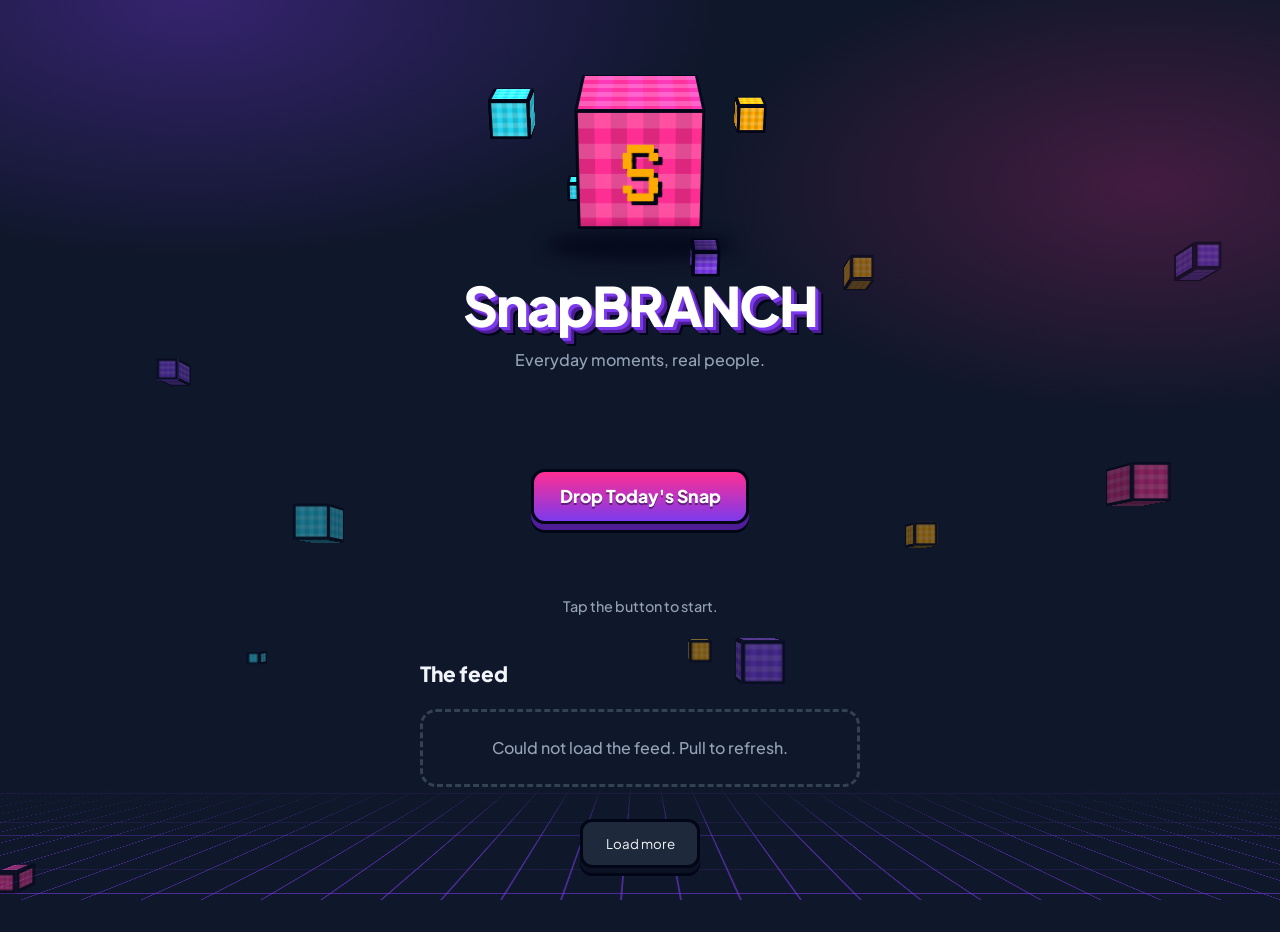
==== index.html @ 9414a6c9 "Add files via upload" ====
<!doctype html>
<html lang="en">
<head>
<meta charset="utf-8">
<meta name="viewport" content="width=device-width, initial-scale=1, viewport-fit=cover">
<meta name="theme-color" content="#0f172a">
<title>SnapBRANCH — Capture the Raw Unfiltered</title>
<link rel="preconnect" href="https://fonts.googleapis.com">
<link rel="preconnect" href="https://fonts.gstatic.com" crossorigin>
<link href="https://fonts.googleapis.com/css2?family=Plus+Jakarta+Sans:wght@500;700;800&family=VT323&display=swap" rel="stylesheet">
<link rel="stylesheet" href="style.css">
</head>
<body>
<div class="field" id="field" aria-hidden="true"></div>
<main class="app">
  <header class="hero">
    <div class="scene" id="scene" aria-hidden="true">
      <div class="tilt" id="tilt"><div class="spin" id="spin"></div></div>
    </div>
    <h1>SnapBRANCH</h1>
    <p class="tag">Everyday moments, real people.</p>
  </header>

  <section class="stage" id="stage">
    <button class="block-btn" id="cta" type="button">Drop Today's Snap</button>
  </section>
  <p class="hint" id="hint" aria-live="polite">Tap the button to start.</p>

  <section class="feed" aria-labelledby="feed-h">
    <h2 id="feed-h">The feed</h2>
    <div id="feed"></div>
    <button class="more" id="more" type="button" hidden>Load more</button>
  </section>
</main>

<dialog id="gate" class="mc" aria-labelledby="gate-t">
  <svg id="avatar" class="avatar" viewBox="0 0 8 8" shape-rendering="crispEdges" role="img" aria-label="Pixel-art Minecraft avatar"></svg>
  <h2 id="gate-t">=== NOTICE ===</h2>
  <p id="gate-copy" class="mc-copy"></p>
  <button class="block-btn gold" id="proceed" type="button">&gt; PROCEED TO UPLOAD &lt;</button>
  <button class="mc-ghost" id="reroll" type="button">Another one</button>
</dialog>

<dialog id="composer" class="sheet" aria-labelledby="comp-t">
  <form id="form" method="dialog">
    <h2 id="comp-t">Your snap</h2>
    <label class="field">Username
      <input id="handle" name="handle" type="text" maxlength="20" minlength="2" required autocomplete="nickname" placeholder="e.g. nafuh">
    </label>
    <label class="field">Location <small>(optional)</small>
      <input id="place" name="place" type="text" maxlength="60" autocomplete="address-level2" placeholder="e.g. Abuja, Nigeria">
    </label>
    <label class="drop" id="drop" for="photo">
      <img id="preview" alt="Snap preview" hidden>
      <span id="drop-text"><b>📸</b>Tap to capture or choose photo</span>
      <input id="photo" type="file" accept="image/*" hidden>
    </label>
    <p class="err" id="err" role="alert"></p>
    <div class="row">
      <button class="ghost" id="cancel" type="button">Cancel</button>
      <button class="block-btn" id="share" type="submit" disabled>Share Snap</button>
    </div>
  </form>
</dialog>

<dialog id="view" class="view"><img id="view-img" alt=""></dialog>

<script src="script.js"></script>
</body>
</html>
---- style.css ----
:root{
  --bg:#0f172a;--ink:#020617;--slab:#1e293b;--text:#f1f5f9;--mute:#94a3b8;
  --pink:#ff2e93;--purple:#7c3aed;--cyan:#22d3ee;--gold:#ffaa00;
  --pink-d:#a3125f;--purple-d:#4c1d95;--gold-d:#9a5b00;
}
*{box-sizing:border-box;margin:0}
html{-webkit-text-size-adjust:100%}
body{
  min-height:100dvh;color:var(--text);font:500 1rem/1.5 "Plus Jakarta Sans",system-ui,sans-serif;
  background:
    radial-gradient(60% 40% at 15% 0%,rgba(124,58,237,.35),transparent 70%),
    radial-gradient(50% 35% at 90% 20%,rgba(255,46,147,.22),transparent 70%),
    var(--bg);
  padding:env(safe-area-inset-top) env(safe-area-inset-right) env(safe-area-inset-bottom) env(safe-area-inset-left);
  overflow-x:hidden;
}
.app{max-width:480px;margin:0 auto;padding:1rem 1.25rem 4rem}

/* Hero */
.hero{text-align:center;padding-top:.5rem}
.scene{height:250px;perspective:900px;display:grid;place-items:center;position:relative}
.scene::after{content:"";position:absolute;bottom:14px;width:190px;height:28px;border-radius:50%;background:rgba(2,6,23,.75);filter:blur(8px)}
.tilt{transform-style:preserve-3d;transform:rotateX(calc(-20deg + var(--rx,0deg) + var(--sc,0deg))) rotateY(var(--ry,0deg));transition:transform .15s ease-out}
.spin{position:relative;width:0;height:0;transform-style:preserve-3d;animation:spin 16s linear infinite}
@keyframes spin{to{transform:rotateY(360deg)}}

.cube{--s:120px;--c:var(--pink);width:var(--s);height:var(--s);transform-style:preserve-3d}
.spin>.cube{position:absolute;left:calc(var(--s)/-2);top:calc(var(--s)/-2);transform:translate3d(var(--x,0),var(--y,0),var(--z,0))}
.face{
  position:absolute;inset:0;border:3px solid var(--ink);display:grid;place-items:center;
  background-color:var(--c);
  background-image:
    linear-gradient(rgba(255,255,255,.16) 50%,transparent 50%),
    linear-gradient(90deg,rgba(0,0,0,.14) 50%,transparent 50%);
  background-size:calc(var(--s)/4) calc(var(--s)/4);
  backface-visibility:hidden;
}
.f{transform:translateZ(calc(var(--s)/2))}
.b{transform:rotateY(180deg) translateZ(calc(var(--s)/2));filter:brightness(.7)}
.r{transform:rotateY(90deg) translateZ(calc(var(--s)/2));filter:brightness(.85)}
.l{transform:rotateY(-90deg) translateZ(calc(var(--s)/2));filter:brightness(.8)}
.t{transform:rotateX(90deg) translateZ(calc(var(--s)/2));filter:brightness(1.25)}
.d{transform:rotateX(-90deg) translateZ(calc(var(--s)/2));filter:brightness(.55)}
.hero-cube .f::after{content:"S";font:400 calc(var(--s)*.85)/1 VT323,monospace;color:var(--gold);text-shadow:4px 4px 0 var(--ink)}

h1{
  font-weight:800;font-size:clamp(2.3rem,12vw,3.4rem);letter-spacing:-.035em;line-height:1;margin-top:.25rem;
  color:#fff;
  text-shadow:1px 1px 0 var(--purple),2px 2px 0 var(--purple),3px 3px 0 var(--purple),4px 4px 0 var(--purple-d),5px 5px 0 var(--purple-d),6px 6px 0 var(--purple-d),7px 7px 0 var(--ink),8px 8px 0 var(--ink);
}
.tag{color:var(--mute);margin-top:1rem}

/* Solid block button */
.block-btn{
  font:800 1.1rem/1 "Plus Jakarta Sans",sans-serif;color:#fff;cursor:pointer;
  padding:1rem 1.6rem;border:3px solid var(--ink);border-radius:14px;
  background:linear-gradient(180deg,var(--pink),var(--purple));
  box-shadow:0 6px 0 var(--purple-d),0 9px 0 var(--ink);
  transform:translateY(0);transition:transform .08s,box-shadow .08s;
  text-shadow:0 2px 0 rgba(2,6,23,.45);touch-action:manipulation;
}
.block-btn:active:not(:disabled){transform:translateY(5px);box-shadow:0 1px 0 var(--purple-d),0 4px 0 var(--ink)}
.block-btn:disabled{filter:grayscale(1) brightness(.6);cursor:not-allowed}
.block-btn.gold{background:linear-gradient(180deg,#ffc94d,var(--gold));color:var(--ink);text-shadow:none;font-family:VT323,monospace;font-weight:400;font-size:1.7rem;box-shadow:0 6px 0 var(--gold-d),0 9px 0 var(--ink)}
:focus-visible{outline:3px solid var(--cyan);outline-offset:4px}

/* Evasive stage */
.stage{position:relative;height:200px;margin-top:1.5rem;display:grid;place-items:center}
#cta{position:absolute;transform:translate(var(--tx,0px),var(--ty,0px));transition:transform .28s cubic-bezier(.3,1.6,.5,1),box-shadow .08s}
#cta:active{transform:translate(var(--tx,0px),calc(var(--ty,0px) + 5px))}
.hint{text-align:center;color:var(--mute);font-size:.9rem;min-height:1.4em}

/* Feed */
.feed{margin-top:2.5rem}
h2{font-weight:800;font-size:1.3rem;letter-spacing:-.01em}
#feed{display:grid;gap:1.5rem;margin-top:1.25rem}
.empty{border:3px dashed #334155;border-radius:16px;padding:1.5rem;color:var(--mute);text-align:center}
.card{
  background:var(--slab);border:3px solid var(--ink);border-radius:18px;padding:.75rem .75rem 1rem;
  box-shadow:0 8px 0 #0b1224,0 11px 0 var(--ink),0 22px 30px rgba(0,0,0,.45);
  transform:perspective(800px) rotate(var(--r,0deg)) rotateX(var(--rx,0deg)) rotateY(var(--ry,0deg));
  transition:transform .15s ease-out,opacity .5s,translate .7s cubic-bezier(.2,.8,.2,1),scale .7s cubic-bezier(.2,.8,.2,1);
}
.card.pre{opacity:0;translate:0 60px;scale:.9}
.card img{display:block;width:100%;aspect-ratio:4/5;object-fit:cover;border:3px solid var(--ink);border-radius:10px;background:#0b1224}
.meta{display:flex;justify-content:space-between;align-items:center;gap:.5rem;margin-top:.8rem;padding:0 .25rem}
.badge{background:var(--cyan);color:var(--ink);font-weight:800;border:2px solid var(--ink);border-radius:8px;padding:.15rem .6rem;box-shadow:0 3px 0 #0e7490;max-width:70%;overflow:hidden;text-overflow:ellipsis;white-space:nowrap}
time{color:var(--mute);font-size:.85rem}

/* Dialogs */
dialog{border:0;padding:0;background:none;color:var(--text);max-width:min(92vw,420px);width:100%;margin:auto}
dialog::backdrop{background:rgba(2,6,23,.78);backdrop-filter:blur(6px)}
.mc{
  background:#1b1b1b;border:4px solid var(--gold);padding:1.5rem 1.25rem 1.75rem;text-align:center;
  box-shadow:inset 0 0 0 4px var(--ink),8px 8px 0 var(--ink);font-family:VT323,monospace;
}
.mc[open]{animation:pop .3s cubic-bezier(.3,1.6,.5,1)}
@keyframes pop{from{transform:scale(.8) rotate(-2deg);opacity:0}}
.mc h2{font:400 2rem/1 VT323,monospace;color:var(--gold);letter-spacing:.05em;margin:.75rem 0}
.mc-copy{font-size:1.5rem;line-height:1.2;min-height:7.2em;margin-bottom:1rem;color:#e5e5e5}
.avatar{width:128px;height:128px;border:4px solid var(--ink);box-shadow:0 6px 0 #000;animation:bob 1.6s steps(2) infinite}
@keyframes bob{50%{transform:translateY(-6px)}}

.sheet form{background:var(--slab);border:3px solid var(--ink);border-radius:20px;padding:1.25rem;box-shadow:0 8px 0 #0b1224,0 11px 0 var(--ink)}
.field{display:grid;gap:.4rem;font-weight:700;margin-top:1rem}
input[type=text]{font:inherit;color:var(--text);background:#0b1224;border:3px solid var(--ink);border-radius:10px;padding:.75rem;box-shadow:inset 0 3px 0 rgba(0,0,0,.4)}
input[type=text]:focus-visible{outline-offset:2px}
.drop{display:grid;place-items:center;min-height:170px;margin-top:1rem;border:3px dashed #475569;border-radius:14px;cursor:pointer;text-align:center;color:var(--mute);overflow:hidden}
.drop b{display:block;font-size:2.2rem}
.drop img{width:100%;max-height:300px;object-fit:cover}
.loc{margin:.5rem .25rem 0;color:var(--text);font-weight:700;font-size:.95rem}
.mc-ghost{display:block;margin:.9rem auto 0;background:none;border:0;color:var(--mute);font:400 1.4rem VT323,monospace;cursor:pointer;text-decoration:underline}
.more{display:block;margin:2rem auto 0;font:800 1rem inherit;font-family:inherit;color:var(--text);background:var(--slab);border:3px solid var(--ink);border-radius:12px;padding:.8rem 1.4rem;box-shadow:0 5px 0 #0b1224,0 8px 0 var(--ink);cursor:pointer}
.more:active{transform:translateY(4px);box-shadow:0 1px 0 #0b1224,0 4px 0 var(--ink)}
small{color:var(--mute);font-weight:500}
.err{color:#fda4af;min-height:1.4em;margin-top:.5rem;font-size:.9rem}
.row{display:flex;gap:1rem;justify-content:flex-end;align-items:center;margin-top:.5rem}
.ghost{background:none;border:0;color:var(--mute);font:700 1rem inherit;font-family:inherit;cursor:pointer;padding:.75rem}

@media (prefers-reduced-motion:reduce){
  .spin,.avatar,.mc[open]{animation:none}
  #cta,.tilt{transition:none}
}

/* Depth layers */
body::before{
  content:"";position:fixed;left:-50%;right:-50%;bottom:0;height:55vh;z-index:-2;pointer-events:none;
  background:
    linear-gradient(rgba(124,58,237,.55) 2px,transparent 2px) 0 0/60px 60px,
    linear-gradient(90deg,rgba(124,58,237,.55) 2px,transparent 2px) 0 0/60px 60px;
  transform:perspective(420px) rotateX(62deg);transform-origin:50% 100%;
  -webkit-mask:linear-gradient(transparent,#000 70%);mask:linear-gradient(transparent,#000 70%);
}
.field{position:fixed;inset:0;height:130vh;perspective:700px;z-index:-1;pointer-events:none;overflow:hidden;opacity:.5}
.fc{position:absolute;transform-style:preserve-3d;animation:drift var(--d) ease-in-out var(--dl) infinite alternate}
.fc .cube{animation:tumble calc(var(--d) * .6) linear var(--dl) infinite}
@keyframes drift{to{transform:translate3d(30px,-60px,60px)}}
@keyframes tumble{from{transform:rotate3d(1,1,0,0)}to{transform:rotate3d(1,1,0,360deg)}}
.card img{cursor:zoom-in}
.view{background:none;max-width:94vw;width:auto}
.view img{display:block;max-width:94vw;max-height:84vh;border:4px solid var(--ink);border-radius:14px;box-shadow:0 10px 0 #0b1224,0 14px 0 var(--ink),0 30px 60px rgba(0,0,0,.6)}
.view[open] img{animation:flip .5s cubic-bezier(.2,1.2,.4,1)}
@keyframes flip{from{transform:perspective(900px) rotateY(-80deg) scale(.6);opacity:0}}
@media (prefers-reduced-motion:reduce){.fc,.fc .cube,.view[open] img{animation:none}.card.pre{opacity:1;translate:none;scale:1}}
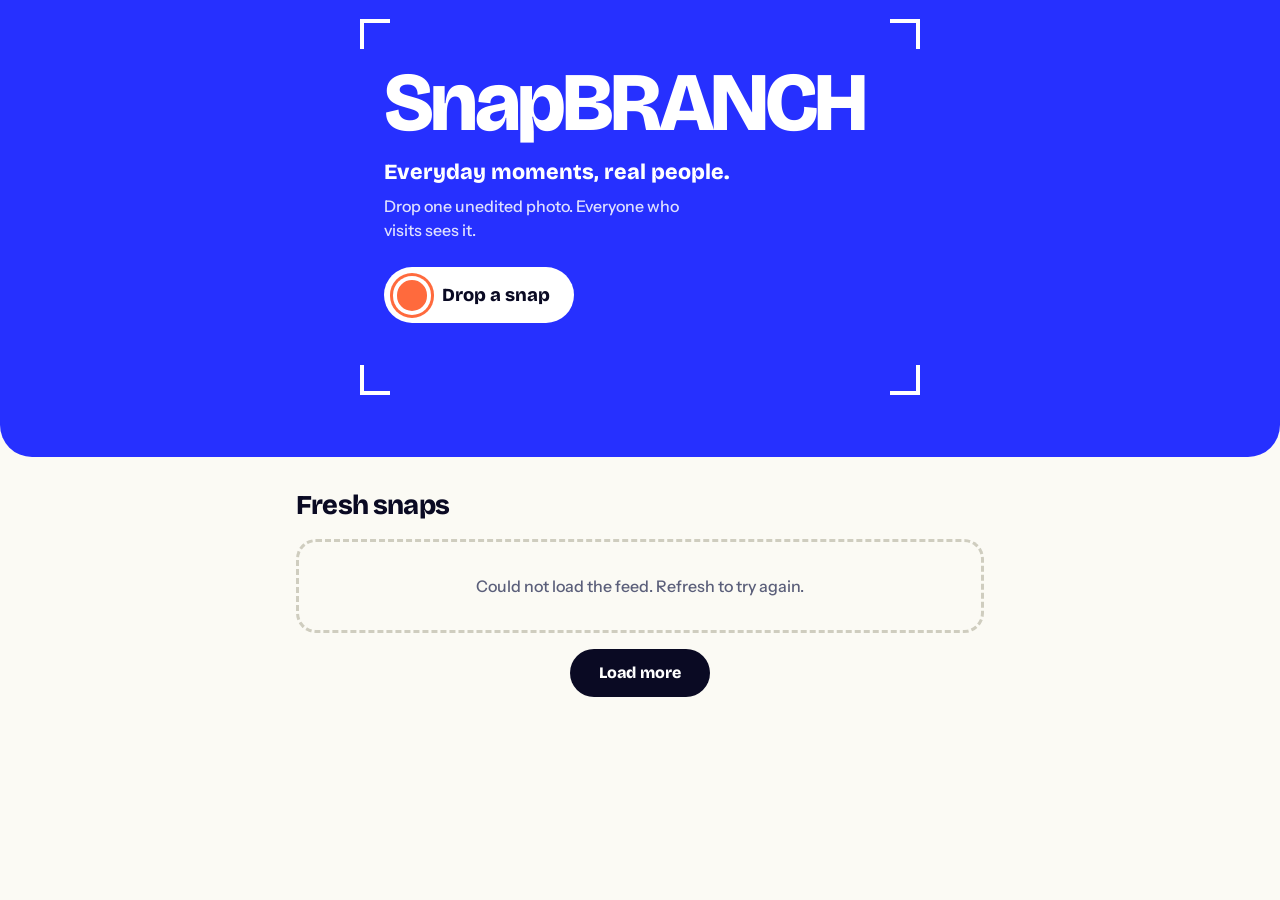
==== commit da332a4d: "Add files via upload" ====
--- a/index.html
+++ b/index.html
@@ -3,68 +3,60 @@
 <head>
 <meta charset="utf-8">
 <meta name="viewport" content="width=device-width, initial-scale=1, viewport-fit=cover">
-<meta name="theme-color" content="#0f172a">
+<meta name="theme-color" content="#2630ff">
 <title>SnapBRANCH — Capture the Raw Unfiltered</title>
+<meta name="description" content="Drop one unedited photo. Everyone who visits sees it.">
 <link rel="preconnect" href="https://fonts.googleapis.com">
 <link rel="preconnect" href="https://fonts.gstatic.com" crossorigin>
-<link href="https://fonts.googleapis.com/css2?family=Plus+Jakarta+Sans:wght@500;700;800&family=VT323&display=swap" rel="stylesheet">
+<link href="https://fonts.googleapis.com/css2?family=Bricolage+Grotesque:opsz,wght@12..96,500;12..96,800&family=Instrument+Sans:wght@500;700&display=swap" rel="stylesheet">
 <link rel="stylesheet" href="style.css">
 </head>
 <body>
-<div class="field" id="field" aria-hidden="true"></div>
-<main class="app">
-  <header class="hero">
-    <div class="scene" id="scene" aria-hidden="true">
-      <div class="tilt" id="tilt"><div class="spin" id="spin"></div></div>
-    </div>
+<header class="hero">
+  <div class="frame">
     <h1>SnapBRANCH</h1>
-    <p class="tag">Everyday moments, real people.</p>
-  </header>
+    <p class="lede">Everyday moments, real people.</p>
+    <p class="sub">Drop one unedited photo. Everyone who visits sees it.</p>
+    <button class="shutter" id="open" type="button">Drop a snap</button>
+    <p class="count" id="count" aria-live="polite"></p>
+  </div>
+  <div class="reel" aria-hidden="true"><div class="track" id="track"></div></div>
+</header>
 
-  <section class="stage" id="stage">
-    <button class="block-btn" id="cta" type="button">Drop Today's Snap</button>
-  </section>
-  <p class="hint" id="hint" aria-live="polite">Tap the button to start.</p>
-
-  <section class="feed" aria-labelledby="feed-h">
-    <h2 id="feed-h">The feed</h2>
-    <div id="feed"></div>
-    <button class="more" id="more" type="button" hidden>Load more</button>
-  </section>
+<main>
+  <h2>Fresh snaps</h2>
+  <div class="wall" id="feed"></div>
+  <button class="more" id="more" type="button" hidden>Load more</button>
 </main>
-
-<dialog id="gate" class="mc" aria-labelledby="gate-t">
-  <svg id="avatar" class="avatar" viewBox="0 0 8 8" shape-rendering="crispEdges" role="img" aria-label="Pixel-art Minecraft avatar"></svg>
-  <h2 id="gate-t">=== NOTICE ===</h2>
-  <p id="gate-copy" class="mc-copy"></p>
-  <button class="block-btn gold" id="proceed" type="button">&gt; PROCEED TO UPLOAD &lt;</button>
-  <button class="mc-ghost" id="reroll" type="button">Another one</button>
-</dialog>
 
 <dialog id="composer" class="sheet" aria-labelledby="comp-t">
   <form id="form" method="dialog">
-    <h2 id="comp-t">Your snap</h2>
+    <h2 id="comp-t">Drop a snap</h2>
+    <label class="drop" for="photo">
+      <img id="preview" alt="Snap preview" hidden>
+      <span id="drop-text">Tap to take a photo or choose one</span>
+      <input id="photo" type="file" accept="image/*" hidden>
+    </label>
     <label class="field">Username
-      <input id="handle" name="handle" type="text" maxlength="20" minlength="2" required autocomplete="nickname" placeholder="e.g. nafuh">
+      <input id="handle" type="text" maxlength="20" minlength="2" required autocomplete="nickname" placeholder="nafuh">
     </label>
     <label class="field">Location <small>(optional)</small>
-      <input id="place" name="place" type="text" maxlength="60" autocomplete="address-level2" placeholder="e.g. Abuja, Nigeria">
-    </label>
-    <label class="drop" id="drop" for="photo">
-      <img id="preview" alt="Snap preview" hidden>
-      <span id="drop-text"><b>📸</b>Tap to capture or choose photo</span>
-      <input id="photo" type="file" accept="image/*" hidden>
+      <input id="place" type="text" maxlength="60" autocomplete="address-level2" placeholder="Abuja, Nigeria">
     </label>
     <p class="err" id="err" role="alert"></p>
     <div class="row">
       <button class="ghost" id="cancel" type="button">Cancel</button>
-      <button class="block-btn" id="share" type="submit" disabled>Share Snap</button>
+      <button class="shutter small" id="share" type="submit" disabled>Share snap</button>
     </div>
   </form>
 </dialog>
 
-<dialog id="view" class="view"><img id="view-img" alt=""></dialog>
+<dialog id="view" class="view">
+  <img id="view-img" alt="">
+  <p id="view-cap"></p>
+</dialog>
 
+<div id="flash" aria-hidden="true"></div>
 <script src="script.js"></script>
 </body>
 </html>
--- a/style.css
+++ b/style.css
@@ -1,144 +1,80 @@
-:root{
-  --bg:#0f172a;--ink:#020617;--slab:#1e293b;--text:#f1f5f9;--mute:#94a3b8;
-  --pink:#ff2e93;--purple:#7c3aed;--cyan:#22d3ee;--gold:#ffaa00;
-  --pink-d:#a3125f;--purple-d:#4c1d95;--gold-d:#9a5b00;
-}
+:root{--blue:#2630ff;--ink:#0a0a23;--paper:#fbfaf4;--orange:#ff6a3d;--mute:#5b5f7a;--r:20px}
 *{box-sizing:border-box;margin:0}
 html{-webkit-text-size-adjust:100%}
-body{
-  min-height:100dvh;color:var(--text);font:500 1rem/1.5 "Plus Jakarta Sans",system-ui,sans-serif;
-  background:
-    radial-gradient(60% 40% at 15% 0%,rgba(124,58,237,.35),transparent 70%),
-    radial-gradient(50% 35% at 90% 20%,rgba(255,46,147,.22),transparent 70%),
-    var(--bg);
-  padding:env(safe-area-inset-top) env(safe-area-inset-right) env(safe-area-inset-bottom) env(safe-area-inset-left);
-  overflow-x:hidden;
-}
-.app{max-width:480px;margin:0 auto;padding:1rem 1.25rem 4rem}
+body{background:var(--paper);color:var(--ink);font:500 1rem/1.5 "Instrument Sans",system-ui,sans-serif;padding:0 env(safe-area-inset-right) env(safe-area-inset-bottom) env(safe-area-inset-left);overflow-x:hidden}
+h1,h2{font-family:"Bricolage Grotesque",sans-serif;font-weight:800;line-height:1}
+:focus-visible{outline:3px solid var(--orange);outline-offset:3px}
 
 /* Hero */
-.hero{text-align:center;padding-top:.5rem}
-.scene{height:250px;perspective:900px;display:grid;place-items:center;position:relative}
-.scene::after{content:"";position:absolute;bottom:14px;width:190px;height:28px;border-radius:50%;background:rgba(2,6,23,.75);filter:blur(8px)}
-.tilt{transform-style:preserve-3d;transform:rotateX(calc(-20deg + var(--rx,0deg) + var(--sc,0deg))) rotateY(var(--ry,0deg));transition:transform .15s ease-out}
-.spin{position:relative;width:0;height:0;transform-style:preserve-3d;animation:spin 16s linear infinite}
-@keyframes spin{to{transform:rotateY(360deg)}}
+.hero{background:var(--blue);color:#fff;padding:calc(1.2rem + env(safe-area-inset-top)) 1.1rem 0;border-radius:0 0 32px 32px;overflow:hidden}
+.frame{position:relative;max-width:560px;margin:0 auto;padding:2.6rem 1.5rem 2.2rem;--c:#fff}
+.frame::before{content:"";position:absolute;inset:0;pointer-events:none;background-repeat:no-repeat;
+  background-image:linear-gradient(var(--c),var(--c)),linear-gradient(var(--c),var(--c)),linear-gradient(var(--c),var(--c)),linear-gradient(var(--c),var(--c)),linear-gradient(var(--c),var(--c)),linear-gradient(var(--c),var(--c)),linear-gradient(var(--c),var(--c)),linear-gradient(var(--c),var(--c));
+  background-position:0 0,0 0,100% 0,100% 0,0 100%,0 100%,100% 100%,100% 100%;
+  background-size:30px 4px,4px 30px,30px 4px,4px 30px,30px 4px,4px 30px,30px 4px,4px 30px}
+h1{font-size:clamp(2.8rem,15vw,5.2rem);letter-spacing:-.045em}
+.lede{font:800 1.35rem/1.2 "Bricolage Grotesque",sans-serif;margin-top:1rem}
+.sub{opacity:.85;margin-top:.5rem;max-width:30ch}
+.count{margin-top:1rem;font-size:.9rem;opacity:.8;min-height:1.4em}
 
-.cube{--s:120px;--c:var(--pink);width:var(--s);height:var(--s);transform-style:preserve-3d}
-.spin>.cube{position:absolute;left:calc(var(--s)/-2);top:calc(var(--s)/-2);transform:translate3d(var(--x,0),var(--y,0),var(--z,0))}
-.face{
-  position:absolute;inset:0;border:3px solid var(--ink);display:grid;place-items:center;
-  background-color:var(--c);
-  background-image:
-    linear-gradient(rgba(255,255,255,.16) 50%,transparent 50%),
-    linear-gradient(90deg,rgba(0,0,0,.14) 50%,transparent 50%);
-  background-size:calc(var(--s)/4) calc(var(--s)/4);
-  backface-visibility:hidden;
-}
-.f{transform:translateZ(calc(var(--s)/2))}
-.b{transform:rotateY(180deg) translateZ(calc(var(--s)/2));filter:brightness(.7)}
-.r{transform:rotateY(90deg) translateZ(calc(var(--s)/2));filter:brightness(.85)}
-.l{transform:rotateY(-90deg) translateZ(calc(var(--s)/2));filter:brightness(.8)}
-.t{transform:rotateX(90deg) translateZ(calc(var(--s)/2));filter:brightness(1.25)}
-.d{transform:rotateX(-90deg) translateZ(calc(var(--s)/2));filter:brightness(.55)}
-.hero-cube .f::after{content:"S";font:400 calc(var(--s)*.85)/1 VT323,monospace;color:var(--gold);text-shadow:4px 4px 0 var(--ink)}
+/* Shutter button */
+.shutter{display:inline-flex;align-items:center;gap:.7rem;margin-top:1.6rem;font:800 1.15rem/1 "Bricolage Grotesque",sans-serif;color:var(--ink);background:#fff;border:0;border-radius:999px;padding:.55rem 1.5rem .55rem .55rem;cursor:pointer;touch-action:manipulation;transition:transform .12s}
+.shutter::before{content:"";width:2.4rem;height:2.4rem;border-radius:50%;background:var(--orange);box-shadow:inset 0 0 0 4px #fff,0 0 0 3px var(--orange)}
+.shutter:active{transform:scale(.94)}
+.shutter.small{margin:0;padding:.55rem 1.2rem .55rem .55rem;background:var(--ink);color:#fff}
+.shutter.small::before{width:1.8rem;height:1.8rem;box-shadow:inset 0 0 0 3px var(--ink),0 0 0 2px var(--orange)}
+.shutter:disabled{opacity:.4;cursor:not-allowed}
 
-h1{
-  font-weight:800;font-size:clamp(2.3rem,12vw,3.4rem);letter-spacing:-.035em;line-height:1;margin-top:.25rem;
-  color:#fff;
-  text-shadow:1px 1px 0 var(--purple),2px 2px 0 var(--purple),3px 3px 0 var(--purple),4px 4px 0 var(--purple-d),5px 5px 0 var(--purple-d),6px 6px 0 var(--purple-d),7px 7px 0 var(--ink),8px 8px 0 var(--ink);
-}
-.tag{color:var(--mute);margin-top:1rem}
-
-/* Solid block button */
-.block-btn{
-  font:800 1.1rem/1 "Plus Jakarta Sans",sans-serif;color:#fff;cursor:pointer;
-  padding:1rem 1.6rem;border:3px solid var(--ink);border-radius:14px;
-  background:linear-gradient(180deg,var(--pink),var(--purple));
-  box-shadow:0 6px 0 var(--purple-d),0 9px 0 var(--ink);
-  transform:translateY(0);transition:transform .08s,box-shadow .08s;
-  text-shadow:0 2px 0 rgba(2,6,23,.45);touch-action:manipulation;
-}
-.block-btn:active:not(:disabled){transform:translateY(5px);box-shadow:0 1px 0 var(--purple-d),0 4px 0 var(--ink)}
-.block-btn:disabled{filter:grayscale(1) brightness(.6);cursor:not-allowed}
-.block-btn.gold{background:linear-gradient(180deg,#ffc94d,var(--gold));color:var(--ink);text-shadow:none;font-family:VT323,monospace;font-weight:400;font-size:1.7rem;box-shadow:0 6px 0 var(--gold-d),0 9px 0 var(--ink)}
-:focus-visible{outline:3px solid var(--cyan);outline-offset:4px}
-
-/* Evasive stage */
-.stage{position:relative;height:200px;margin-top:1.5rem;display:grid;place-items:center}
-#cta{position:absolute;transform:translate(var(--tx,0px),var(--ty,0px));transition:transform .28s cubic-bezier(.3,1.6,.5,1),box-shadow .08s}
-#cta:active{transform:translate(var(--tx,0px),calc(var(--ty,0px) + 5px))}
-.hint{text-align:center;color:var(--mute);font-size:.9rem;min-height:1.4em}
+/* Reel */
+.reel{margin:.5rem -1.1rem 0;padding:1.4rem 0 2rem;overflow:hidden}
+.track{display:flex;gap:14px;width:max-content;animation:reel 45s linear infinite}
+.track img{width:140px;height:180px;object-fit:cover;border:5px solid #fff;border-radius:8px;box-shadow:0 10px 24px rgba(10,10,35,.35)}
+.track img:nth-child(odd){transform:rotate(-3deg) translateY(6px)}
+.track img:nth-child(even){transform:rotate(2.5deg) translateY(-6px)}
+.track .ghostframe{width:140px;height:180px;border:3px dashed rgba(255,255,255,.6);border-radius:8px;display:grid;place-items:center;text-align:center;padding:1rem;font-weight:700;flex:none}
+@keyframes reel{to{transform:translateX(-50%)}}
 
 /* Feed */
-.feed{margin-top:2.5rem}
-h2{font-weight:800;font-size:1.3rem;letter-spacing:-.01em}
-#feed{display:grid;gap:1.5rem;margin-top:1.25rem}
-.empty{border:3px dashed #334155;border-radius:16px;padding:1.5rem;color:var(--mute);text-align:center}
-.card{
-  background:var(--slab);border:3px solid var(--ink);border-radius:18px;padding:.75rem .75rem 1rem;
-  box-shadow:0 8px 0 #0b1224,0 11px 0 var(--ink),0 22px 30px rgba(0,0,0,.45);
-  transform:perspective(800px) rotate(var(--r,0deg)) rotateX(var(--rx,0deg)) rotateY(var(--ry,0deg));
-  transition:transform .15s ease-out,opacity .5s,translate .7s cubic-bezier(.2,.8,.2,1),scale .7s cubic-bezier(.2,.8,.2,1);
-}
-.card.pre{opacity:0;translate:0 60px;scale:.9}
-.card img{display:block;width:100%;aspect-ratio:4/5;object-fit:cover;border:3px solid var(--ink);border-radius:10px;background:#0b1224}
-.meta{display:flex;justify-content:space-between;align-items:center;gap:.5rem;margin-top:.8rem;padding:0 .25rem}
-.badge{background:var(--cyan);color:var(--ink);font-weight:800;border:2px solid var(--ink);border-radius:8px;padding:.15rem .6rem;box-shadow:0 3px 0 #0e7490;max-width:70%;overflow:hidden;text-overflow:ellipsis;white-space:nowrap}
-time{color:var(--mute);font-size:.85rem}
+main{max-width:720px;margin:0 auto;padding:2.2rem 1rem 4rem}
+h2{font-size:1.7rem;letter-spacing:-.03em;margin-bottom:1.2rem}
+.wall{columns:2;column-gap:12px}
+.snap{break-inside:avoid;margin-bottom:1.1rem;cursor:pointer}
+.snap img{display:block;width:100%;border-radius:var(--r);background:#e7e6dd;min-height:120px;object-fit:cover}
+.snap b{display:block;margin-top:.5rem;font-weight:700;overflow-wrap:anywhere}
+.snap .where{display:block;color:var(--blue);font-size:.88rem;font-weight:700;overflow-wrap:anywhere}
+.snap time{color:var(--mute);font-size:.82rem}
+.empty{column-span:all;border:3px dashed #cfcdbf;border-radius:var(--r);padding:2rem 1rem;text-align:center;color:var(--mute)}
+.more{display:block;margin:1rem auto 0;font:800 1rem "Bricolage Grotesque",sans-serif;background:var(--ink);color:#fff;border:0;border-radius:999px;padding:.9rem 1.8rem;cursor:pointer}
+@media (min-width:640px){.wall{columns:3}}
 
 /* Dialogs */
-dialog{border:0;padding:0;background:none;color:var(--text);max-width:min(92vw,420px);width:100%;margin:auto}
-dialog::backdrop{background:rgba(2,6,23,.78);backdrop-filter:blur(6px)}
-.mc{
-  background:#1b1b1b;border:4px solid var(--gold);padding:1.5rem 1.25rem 1.75rem;text-align:center;
-  box-shadow:inset 0 0 0 4px var(--ink),8px 8px 0 var(--ink);font-family:VT323,monospace;
-}
-.mc[open]{animation:pop .3s cubic-bezier(.3,1.6,.5,1)}
-@keyframes pop{from{transform:scale(.8) rotate(-2deg);opacity:0}}
-.mc h2{font:400 2rem/1 VT323,monospace;color:var(--gold);letter-spacing:.05em;margin:.75rem 0}
-.mc-copy{font-size:1.5rem;line-height:1.2;min-height:7.2em;margin-bottom:1rem;color:#e5e5e5}
-.avatar{width:128px;height:128px;border:4px solid var(--ink);box-shadow:0 6px 0 #000;animation:bob 1.6s steps(2) infinite}
-@keyframes bob{50%{transform:translateY(-6px)}}
+dialog{border:0;padding:0;color:var(--ink)}
+dialog::backdrop{background:rgba(10,10,35,.7);backdrop-filter:blur(6px)}
+.sheet{width:100%;max-width:480px;margin:auto auto 0;background:var(--paper);border-radius:28px 28px 0 0}
+@media (min-width:520px){.sheet{margin:auto;border-radius:28px}}
+.sheet[open]{animation:up .35s cubic-bezier(.2,.9,.3,1)}
+@keyframes up{from{transform:translateY(40px);opacity:0}}
+form{padding:1.4rem 1.3rem calc(1.3rem + env(safe-area-inset-bottom))}
+.drop{position:relative;display:grid;place-items:center;min-height:190px;margin-top:1rem;border-radius:var(--r);background:#e9e8ff;color:var(--blue);font-weight:700;text-align:center;padding:1rem;cursor:pointer;overflow:hidden;--c:var(--blue)}
+.drop:not(:has(img:not([hidden])))::before{content:"";position:absolute;inset:12px;border:3px solid var(--c);border-radius:12px;opacity:.5;pointer-events:none}
+.drop img{width:100%;max-height:320px;object-fit:cover;border-radius:12px}
+.field{display:grid;gap:.35rem;font-weight:700;margin-top:1rem}
+small{color:var(--mute);font-weight:500}
+input[type=text]{font:inherit;color:var(--ink);background:#fff;border:2px solid #d9d7c8;border-radius:12px;padding:.8rem}
+input[type=text]:focus-visible{border-color:var(--blue);outline:0;box-shadow:0 0 0 3px rgba(38,48,255,.25)}
+.err{color:#c0262d;min-height:1.4em;margin-top:.6rem;font-size:.9rem}
+.row{display:flex;justify-content:flex-end;align-items:center;gap:.5rem;margin-top:.4rem}
+.ghost{background:none;border:0;font:700 1rem inherit;font-family:inherit;color:var(--mute);padding:.8rem;cursor:pointer}
 
-.sheet form{background:var(--slab);border:3px solid var(--ink);border-radius:20px;padding:1.25rem;box-shadow:0 8px 0 #0b1224,0 11px 0 var(--ink)}
-.field{display:grid;gap:.4rem;font-weight:700;margin-top:1rem}
-input[type=text]{font:inherit;color:var(--text);background:#0b1224;border:3px solid var(--ink);border-radius:10px;padding:.75rem;box-shadow:inset 0 3px 0 rgba(0,0,0,.4)}
-input[type=text]:focus-visible{outline-offset:2px}
-.drop{display:grid;place-items:center;min-height:170px;margin-top:1rem;border:3px dashed #475569;border-radius:14px;cursor:pointer;text-align:center;color:var(--mute);overflow:hidden}
-.drop b{display:block;font-size:2.2rem}
-.drop img{width:100%;max-height:300px;object-fit:cover}
-.loc{margin:.5rem .25rem 0;color:var(--text);font-weight:700;font-size:.95rem}
-.mc-ghost{display:block;margin:.9rem auto 0;background:none;border:0;color:var(--mute);font:400 1.4rem VT323,monospace;cursor:pointer;text-decoration:underline}
-.more{display:block;margin:2rem auto 0;font:800 1rem inherit;font-family:inherit;color:var(--text);background:var(--slab);border:3px solid var(--ink);border-radius:12px;padding:.8rem 1.4rem;box-shadow:0 5px 0 #0b1224,0 8px 0 var(--ink);cursor:pointer}
-.more:active{transform:translateY(4px);box-shadow:0 1px 0 #0b1224,0 4px 0 var(--ink)}
-small{color:var(--mute);font-weight:500}
-.err{color:#fda4af;min-height:1.4em;margin-top:.5rem;font-size:.9rem}
-.row{display:flex;gap:1rem;justify-content:flex-end;align-items:center;margin-top:.5rem}
-.ghost{background:none;border:0;color:var(--mute);font:700 1rem inherit;font-family:inherit;cursor:pointer;padding:.75rem}
+.view{background:none;max-width:94vw;margin:auto;color:#fff;text-align:center}
+.view[open]{animation:pop .3s cubic-bezier(.2,1.1,.4,1)}
+@keyframes pop{from{transform:scale(.9);opacity:0}}
+.view img{display:block;max-width:94vw;max-height:78vh;border-radius:var(--r);margin:auto}
+.view p{margin-top:.8rem;font-weight:700}
 
-@media (prefers-reduced-motion:reduce){
-  .spin,.avatar,.mc[open]{animation:none}
-  #cta,.tilt{transition:none}
-}
+/* Shutter flash on post */
+#flash{position:fixed;inset:0;background:#fff;opacity:0;pointer-events:none;z-index:99}
+#flash.go{animation:flash .55s ease-out}
+@keyframes flash{0%{opacity:.95}100%{opacity:0}}
 
-/* Depth layers */
-body::before{
-  content:"";position:fixed;left:-50%;right:-50%;bottom:0;height:55vh;z-index:-2;pointer-events:none;
-  background:
-    linear-gradient(rgba(124,58,237,.55) 2px,transparent 2px) 0 0/60px 60px,
-    linear-gradient(90deg,rgba(124,58,237,.55) 2px,transparent 2px) 0 0/60px 60px;
-  transform:perspective(420px) rotateX(62deg);transform-origin:50% 100%;
-  -webkit-mask:linear-gradient(transparent,#000 70%);mask:linear-gradient(transparent,#000 70%);
-}
-.field{position:fixed;inset:0;height:130vh;perspective:700px;z-index:-1;pointer-events:none;overflow:hidden;opacity:.5}
-.fc{position:absolute;transform-style:preserve-3d;animation:drift var(--d) ease-in-out var(--dl) infinite alternate}
-.fc .cube{animation:tumble calc(var(--d) * .6) linear var(--dl) infinite}
-@keyframes drift{to{transform:translate3d(30px,-60px,60px)}}
-@keyframes tumble{from{transform:rotate3d(1,1,0,0)}to{transform:rotate3d(1,1,0,360deg)}}
-.card img{cursor:zoom-in}
-.view{background:none;max-width:94vw;width:auto}
-.view img{display:block;max-width:94vw;max-height:84vh;border:4px solid var(--ink);border-radius:14px;box-shadow:0 10px 0 #0b1224,0 14px 0 var(--ink),0 30px 60px rgba(0,0,0,.6)}
-.view[open] img{animation:flip .5s cubic-bezier(.2,1.2,.4,1)}
-@keyframes flip{from{transform:perspective(900px) rotateY(-80deg) scale(.6);opacity:0}}
-@media (prefers-reduced-motion:reduce){.fc,.fc .cube,.view[open] img{animation:none}.card.pre{opacity:1;translate:none;scale:1}}
+@media (prefers-reduced-motion:reduce){.track{animation:none}.sheet[open],.view[open],#flash.go{animation:none}}
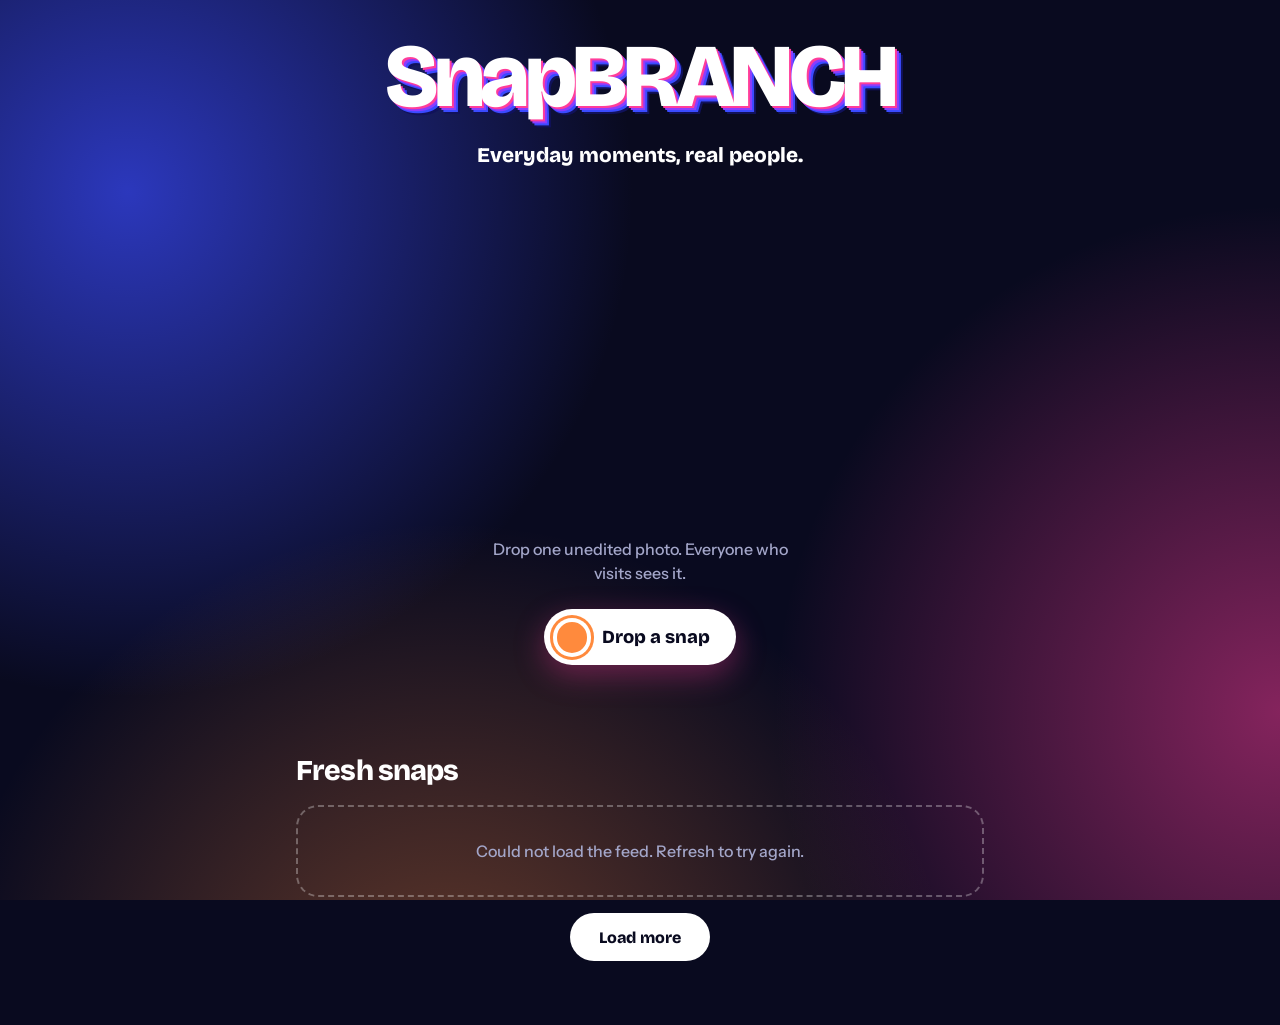
==== commit 4081ba23: "Add files via upload" ====
--- a/index.html
+++ b/index.html
@@ -3,7 +3,7 @@
 <head>
 <meta charset="utf-8">
 <meta name="viewport" content="width=device-width, initial-scale=1, viewport-fit=cover">
-<meta name="theme-color" content="#2630ff">
+<meta name="theme-color" content="#090a1f">
 <title>SnapBRANCH — Capture the Raw Unfiltered</title>
 <meta name="description" content="Drop one unedited photo. Everyone who visits sees it.">
 <link rel="preconnect" href="https://fonts.googleapis.com">
@@ -12,15 +12,14 @@
 <link rel="stylesheet" href="style.css">
 </head>
 <body>
+<div class="aurora" aria-hidden="true"><i></i><i></i><i></i></div>
 <header class="hero">
-  <div class="frame">
-    <h1>SnapBRANCH</h1>
-    <p class="lede">Everyday moments, real people.</p>
-    <p class="sub">Drop one unedited photo. Everyone who visits sees it.</p>
-    <button class="shutter" id="open" type="button">Drop a snap</button>
-    <p class="count" id="count" aria-live="polite"></p>
-  </div>
-  <div class="reel" aria-hidden="true"><div class="track" id="track"></div></div>
+  <h1>SnapBRANCH</h1>
+  <p class="lede">Everyday moments, real people.</p>
+  <div class="deck" id="deck" aria-hidden="true"></div>
+  <p class="sub">Drop one unedited photo. Everyone who visits sees it.</p>
+  <button class="shutter" id="open" type="button">Drop a snap</button>
+  <p class="count" id="count" aria-live="polite"></p>
 </header>
 
 <main>
--- a/style.css
+++ b/style.css
@@ -1,68 +1,74 @@
-:root{--blue:#2630ff;--ink:#0a0a23;--paper:#fbfaf4;--orange:#ff6a3d;--mute:#5b5f7a;--r:20px}
+:root{--bg:#090a1f;--ink:#fff;--mute:#a3a6c9;--blue:#3a4bff;--pink:#ff3d9a;--orange:#ff8a3d;--mint:#3dffc8;--r:22px}
 *{box-sizing:border-box;margin:0}
 html{-webkit-text-size-adjust:100%}
-body{background:var(--paper);color:var(--ink);font:500 1rem/1.5 "Instrument Sans",system-ui,sans-serif;padding:0 env(safe-area-inset-right) env(safe-area-inset-bottom) env(safe-area-inset-left);overflow-x:hidden}
+body{background:var(--bg);color:var(--ink);font:500 1rem/1.5 "Instrument Sans",system-ui,sans-serif;padding:0 env(safe-area-inset-right) env(safe-area-inset-bottom) env(safe-area-inset-left);overflow-x:hidden}
 h1,h2{font-family:"Bricolage Grotesque",sans-serif;font-weight:800;line-height:1}
-:focus-visible{outline:3px solid var(--orange);outline-offset:3px}
+:focus-visible{outline:3px solid var(--mint);outline-offset:3px}
+
+/* Aurora backdrop */
+.aurora{position:fixed;inset:0;z-index:-1;overflow:hidden;background:var(--bg)}
+.aurora i{position:absolute;width:90vmax;height:90vmax;border-radius:50%;background:radial-gradient(circle,var(--c) 0,transparent 62%);animation:drift 26s ease-in-out infinite alternate}
+.aurora i:nth-child(1){--c:rgba(58,75,255,.7);left:-35vmax;top:-30vmax}
+.aurora i:nth-child(2){--c:rgba(255,61,154,.5);right:-45vmax;top:15vh;animation-delay:-9s}
+.aurora i:nth-child(3){--c:rgba(255,138,61,.38);left:-10vmax;bottom:-55vmax;animation-delay:-17s}
+@keyframes drift{to{transform:translate3d(8vmax,6vmax,0) scale(1.15)}}
 
 /* Hero */
-.hero{background:var(--blue);color:#fff;padding:calc(1.2rem + env(safe-area-inset-top)) 1.1rem 0;border-radius:0 0 32px 32px;overflow:hidden}
-.frame{position:relative;max-width:560px;margin:0 auto;padding:2.6rem 1.5rem 2.2rem;--c:#fff}
-.frame::before{content:"";position:absolute;inset:0;pointer-events:none;background-repeat:no-repeat;
-  background-image:linear-gradient(var(--c),var(--c)),linear-gradient(var(--c),var(--c)),linear-gradient(var(--c),var(--c)),linear-gradient(var(--c),var(--c)),linear-gradient(var(--c),var(--c)),linear-gradient(var(--c),var(--c)),linear-gradient(var(--c),var(--c)),linear-gradient(var(--c),var(--c));
-  background-position:0 0,0 0,100% 0,100% 0,0 100%,0 100%,100% 100%,100% 100%;
-  background-size:30px 4px,4px 30px,30px 4px,4px 30px,30px 4px,4px 30px,30px 4px,4px 30px}
-h1{font-size:clamp(2.8rem,15vw,5.2rem);letter-spacing:-.045em}
-.lede{font:800 1.35rem/1.2 "Bricolage Grotesque",sans-serif;margin-top:1rem}
-.sub{opacity:.85;margin-top:.5rem;max-width:30ch}
-.count{margin-top:1rem;font-size:.9rem;opacity:.8;min-height:1.4em}
+.hero{text-align:center;padding:calc(2rem + env(safe-area-inset-top)) 1.2rem 2.5rem;max-width:620px;margin:0 auto}
+h1{font-size:clamp(3rem,16vw,5.6rem);letter-spacing:-.05em;
+  text-shadow:2px 2px 0 var(--pink),4px 4px 0 #8a3dff,6px 6px 0 var(--blue),8px 8px 0 #11125a}
+.lede{font:800 1.3rem/1.2 "Bricolage Grotesque",sans-serif;margin-top:1.4rem}
+.sub{color:var(--mute);margin:1.4rem auto 0;max-width:30ch}
+.count{margin-top:1rem;font-size:.9rem;color:var(--mute);min-height:1.4em}
+
+/* 3D photo deck */
+.deck{--dx:0deg;--dy:0deg;--ds:0deg;position:relative;height:330px;margin-top:1rem;perspective:1000px;transform-style:preserve-3d;
+  transform:rotateX(calc(var(--dx) + var(--ds))) rotateY(var(--dy));transition:transform .2s ease-out;animation:bob 6s ease-in-out infinite}
+@keyframes bob{50%{translate:0 -10px}}
+.pc{position:absolute;left:50%;top:18px;width:190px;margin-left:-95px;background:#fff;color:#111;padding:8px 8px 6px;border-radius:6px;
+  transform:translate3d(var(--x),var(--y),var(--z)) rotate(var(--r));box-shadow:0 24px 40px rgba(0,0,0,.5)}
+.pc .ph{aspect-ratio:4/5;display:grid;place-items:center;border-radius:3px;overflow:hidden;color:#fff;font:800 1.2rem "Bricolage Grotesque",sans-serif;text-align:center;padding:.6rem}
+.pc img{width:100%;height:100%;object-fit:cover;display:block}
+.pc span{display:block;font:700 .85rem "Instrument Sans",sans-serif;padding:.45rem 0 .15rem;text-align:left;overflow:hidden;text-overflow:ellipsis;white-space:nowrap}
 
 /* Shutter button */
-.shutter{display:inline-flex;align-items:center;gap:.7rem;margin-top:1.6rem;font:800 1.15rem/1 "Bricolage Grotesque",sans-serif;color:var(--ink);background:#fff;border:0;border-radius:999px;padding:.55rem 1.5rem .55rem .55rem;cursor:pointer;touch-action:manipulation;transition:transform .12s}
-.shutter::before{content:"";width:2.4rem;height:2.4rem;border-radius:50%;background:var(--orange);box-shadow:inset 0 0 0 4px #fff,0 0 0 3px var(--orange)}
+.shutter{display:inline-flex;align-items:center;gap:.7rem;margin-top:1.5rem;font:800 1.15rem/1 "Bricolage Grotesque",sans-serif;color:var(--bg);background:#fff;border:0;border-radius:999px;padding:.55rem 1.6rem .55rem .55rem;cursor:pointer;touch-action:manipulation;transition:transform .12s;box-shadow:0 10px 30px rgba(255,61,154,.35)}
+.shutter::before{content:"";width:2.4rem;height:2.4rem;border-radius:50%;background:var(--orange);box-shadow:inset 0 0 0 4px #fff,0 0 0 3px var(--orange);animation:pulse 2.4s ease-out infinite}
+@keyframes pulse{0%{box-shadow:inset 0 0 0 4px #fff,0 0 0 3px var(--orange),0 0 0 3px rgba(255,138,61,.6)}70%,100%{box-shadow:inset 0 0 0 4px #fff,0 0 0 3px var(--orange),0 0 0 16px rgba(255,138,61,0)}}
 .shutter:active{transform:scale(.94)}
-.shutter.small{margin:0;padding:.55rem 1.2rem .55rem .55rem;background:var(--ink);color:#fff}
-.shutter.small::before{width:1.8rem;height:1.8rem;box-shadow:inset 0 0 0 3px var(--ink),0 0 0 2px var(--orange)}
+.shutter.small{margin:0;padding:.55rem 1.2rem .55rem .55rem;background:var(--blue);color:#fff;box-shadow:none}
+.shutter.small::before{width:1.8rem;height:1.8rem;animation:none;box-shadow:inset 0 0 0 3px var(--blue),0 0 0 2px #fff}
 .shutter:disabled{opacity:.4;cursor:not-allowed}
 
-/* Reel */
-.reel{margin:.5rem -1.1rem 0;padding:1.4rem 0 2rem;overflow:hidden}
-.track{display:flex;gap:14px;width:max-content;animation:reel 45s linear infinite}
-.track img{width:140px;height:180px;object-fit:cover;border:5px solid #fff;border-radius:8px;box-shadow:0 10px 24px rgba(10,10,35,.35)}
-.track img:nth-child(odd){transform:rotate(-3deg) translateY(6px)}
-.track img:nth-child(even){transform:rotate(2.5deg) translateY(-6px)}
-.track .ghostframe{width:140px;height:180px;border:3px dashed rgba(255,255,255,.6);border-radius:8px;display:grid;place-items:center;text-align:center;padding:1rem;font-weight:700;flex:none}
-@keyframes reel{to{transform:translateX(-50%)}}
-
 /* Feed */
-main{max-width:720px;margin:0 auto;padding:2.2rem 1rem 4rem}
-h2{font-size:1.7rem;letter-spacing:-.03em;margin-bottom:1.2rem}
-.wall{columns:2;column-gap:12px}
-.snap{break-inside:avoid;margin-bottom:1.1rem;cursor:pointer}
-.snap img{display:block;width:100%;border-radius:var(--r);background:#e7e6dd;min-height:120px;object-fit:cover}
-.snap b{display:block;margin-top:.5rem;font-weight:700;overflow-wrap:anywhere}
-.snap .where{display:block;color:var(--blue);font-size:.88rem;font-weight:700;overflow-wrap:anywhere}
-.snap time{color:var(--mute);font-size:.82rem}
-.empty{column-span:all;border:3px dashed #cfcdbf;border-radius:var(--r);padding:2rem 1rem;text-align:center;color:var(--mute)}
-.more{display:block;margin:1rem auto 0;font:800 1rem "Bricolage Grotesque",sans-serif;background:var(--ink);color:#fff;border:0;border-radius:999px;padding:.9rem 1.8rem;cursor:pointer}
+main{max-width:720px;margin:0 auto;padding:1rem 1rem 4rem}
+h2{font-size:1.8rem;letter-spacing:-.03em;margin-bottom:1.2rem}
+.wall{columns:2;column-gap:14px;perspective:1100px}
+.snap{break-inside:avoid;margin-bottom:1.3rem;cursor:pointer;transform:rotateX(var(--tx,0deg)) rotateY(var(--ty,0deg));transition:transform .15s ease-out}
+.snap img{display:block;width:100%;border-radius:var(--r);background:#1a1b3d;min-height:130px;object-fit:cover;box-shadow:0 18px 30px rgba(0,0,0,.5),0 0 0 1px rgba(255,255,255,.12)}
+.snap b{display:block;margin-top:.6rem;font-weight:700;overflow-wrap:anywhere}
+.snap .where{display:inline-block;margin-top:.15rem;color:var(--bg);background:var(--mint);border-radius:999px;padding:.1rem .65rem;font-size:.82rem;font-weight:700;overflow-wrap:anywhere}
+.snap time{display:block;color:var(--mute);font-size:.8rem;margin-top:.15rem}
+.empty{column-span:all;border:2px dashed rgba(255,255,255,.3);border-radius:var(--r);padding:2rem 1rem;text-align:center;color:var(--mute)}
+.more{display:block;margin:1rem auto 0;font:800 1rem "Bricolage Grotesque",sans-serif;background:#fff;color:var(--bg);border:0;border-radius:999px;padding:.9rem 1.8rem;cursor:pointer}
 @media (min-width:640px){.wall{columns:3}}
 
 /* Dialogs */
 dialog{border:0;padding:0;color:var(--ink)}
-dialog::backdrop{background:rgba(10,10,35,.7);backdrop-filter:blur(6px)}
-.sheet{width:100%;max-width:480px;margin:auto auto 0;background:var(--paper);border-radius:28px 28px 0 0}
+dialog::backdrop{background:rgba(5,5,20,.75);backdrop-filter:blur(8px)}
+.sheet{width:100%;max-width:480px;margin:auto auto 0;background:rgba(22,23,56,.92);backdrop-filter:blur(20px);border:1px solid rgba(255,255,255,.14);border-radius:28px 28px 0 0}
 @media (min-width:520px){.sheet{margin:auto;border-radius:28px}}
 .sheet[open]{animation:up .35s cubic-bezier(.2,.9,.3,1)}
 @keyframes up{from{transform:translateY(40px);opacity:0}}
 form{padding:1.4rem 1.3rem calc(1.3rem + env(safe-area-inset-bottom))}
-.drop{position:relative;display:grid;place-items:center;min-height:190px;margin-top:1rem;border-radius:var(--r);background:#e9e8ff;color:var(--blue);font-weight:700;text-align:center;padding:1rem;cursor:pointer;overflow:hidden;--c:var(--blue)}
-.drop:not(:has(img:not([hidden])))::before{content:"";position:absolute;inset:12px;border:3px solid var(--c);border-radius:12px;opacity:.5;pointer-events:none}
+.drop{position:relative;display:grid;place-items:center;min-height:190px;margin-top:1rem;border-radius:var(--r);background:rgba(255,255,255,.07);border:2px dashed rgba(255,255,255,.35);color:#fff;font-weight:700;text-align:center;padding:1rem;cursor:pointer;overflow:hidden}
 .drop img{width:100%;max-height:320px;object-fit:cover;border-radius:12px}
 .field{display:grid;gap:.35rem;font-weight:700;margin-top:1rem}
 small{color:var(--mute);font-weight:500}
-input[type=text]{font:inherit;color:var(--ink);background:#fff;border:2px solid #d9d7c8;border-radius:12px;padding:.8rem}
-input[type=text]:focus-visible{border-color:var(--blue);outline:0;box-shadow:0 0 0 3px rgba(38,48,255,.25)}
-.err{color:#c0262d;min-height:1.4em;margin-top:.6rem;font-size:.9rem}
+input[type=text]{font:inherit;color:#fff;background:rgba(255,255,255,.08);border:2px solid rgba(255,255,255,.18);border-radius:12px;padding:.8rem}
+input[type=text]::placeholder{color:#7d80a8}
+input[type=text]:focus-visible{border-color:var(--mint);outline:0}
+.err{color:#ff9aa2;min-height:1.4em;margin-top:.6rem;font-size:.9rem}
 .row{display:flex;justify-content:flex-end;align-items:center;gap:.5rem;margin-top:.4rem}
 .ghost{background:none;border:0;font:700 1rem inherit;font-family:inherit;color:var(--mute);padding:.8rem;cursor:pointer}
 
@@ -72,9 +78,8 @@
 .view img{display:block;max-width:94vw;max-height:78vh;border-radius:var(--r);margin:auto}
 .view p{margin-top:.8rem;font-weight:700}
 
-/* Shutter flash on post */
 #flash{position:fixed;inset:0;background:#fff;opacity:0;pointer-events:none;z-index:99}
 #flash.go{animation:flash .55s ease-out}
 @keyframes flash{0%{opacity:.95}100%{opacity:0}}
 
-@media (prefers-reduced-motion:reduce){.track{animation:none}.sheet[open],.view[open],#flash.go{animation:none}}
+@media (prefers-reduced-motion:reduce){.aurora i,.deck,.shutter::before,.sheet[open],.view[open],#flash.go{animation:none}.deck,.snap{transition:none}}
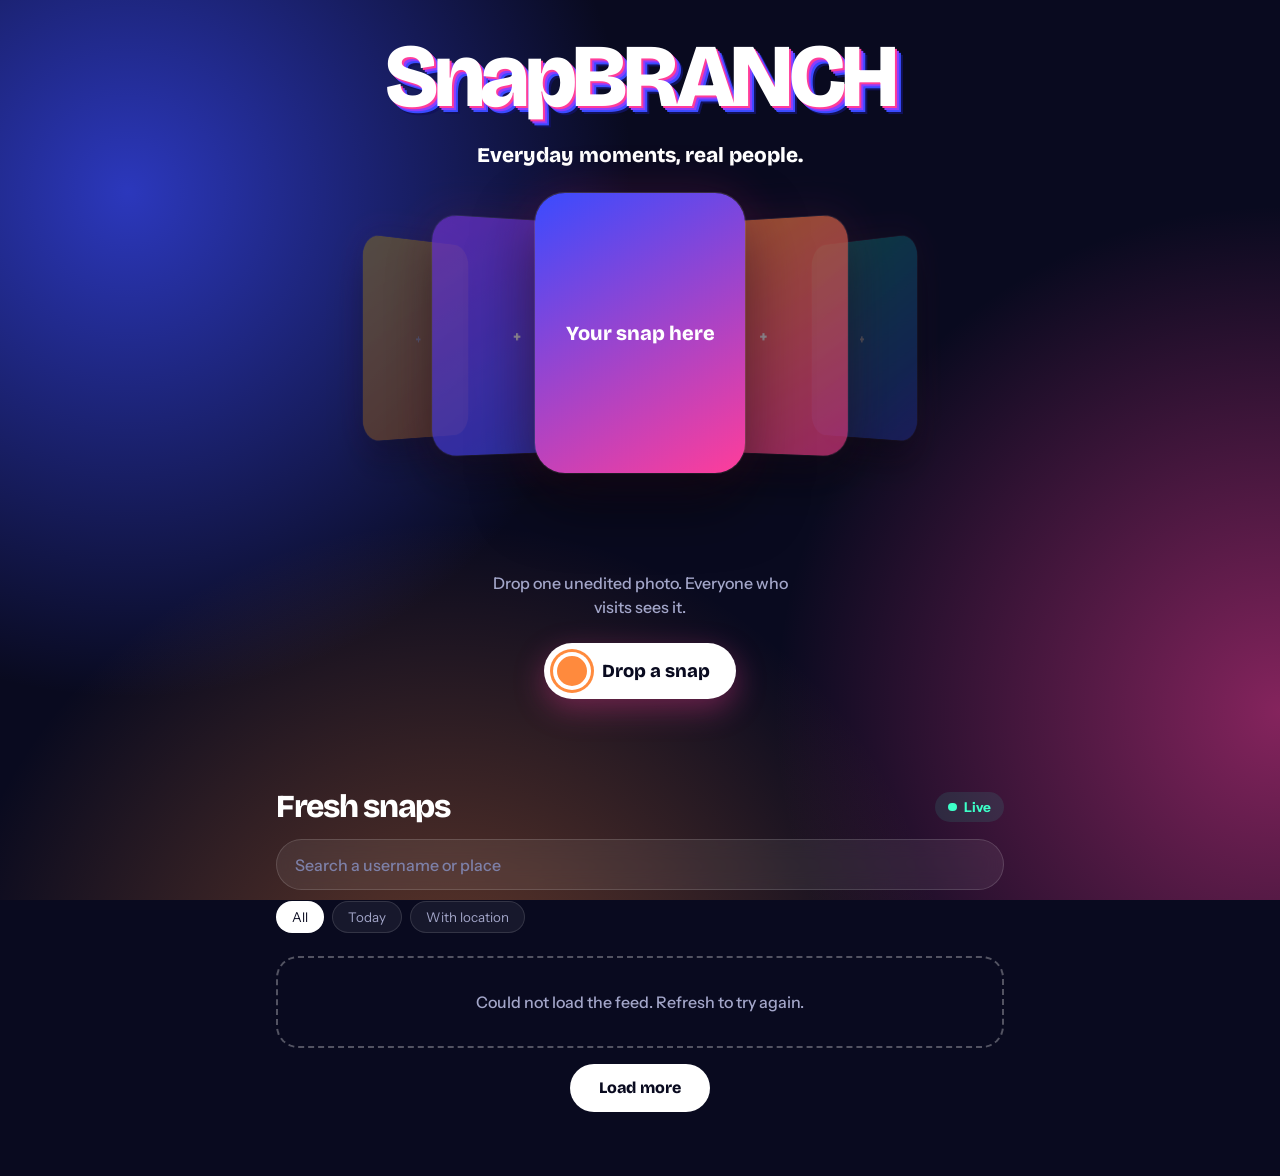
==== commit 4e9f808a: "Add files via upload" ====
--- a/index.html
+++ b/index.html
@@ -23,7 +23,16 @@
 </header>
 
 <main>
-  <h2>Fresh snaps</h2>
+  <div class="head"><h2>Fresh snaps</h2><span class="live"><i></i>Live</span></div>
+  <div class="tools">
+    <input id="q" type="search" placeholder="Search a username or place" aria-label="Search snaps" autocomplete="off">
+    <div class="chips" role="group" aria-label="Filter snaps">
+      <button class="chip on" type="button" data-f="all">All</button>
+      <button class="chip" type="button" data-f="today">Today</button>
+      <button class="chip" type="button" data-f="loc">With location</button>
+    </div>
+  </div>
+  <p class="none" id="none" hidden>No snaps match that.</p>
   <div class="wall" id="feed"></div>
   <button class="more" id="more" type="button" hidden>Load more</button>
 </main>
@@ -36,8 +45,9 @@
       <span id="drop-text">Tap to take a photo or choose one</span>
       <input id="photo" type="file" accept="image/*" hidden>
     </label>
-    <label class="field">Username
-      <input id="handle" type="text" maxlength="20" minlength="2" required autocomplete="nickname" placeholder="nafuh">
+    <label class="field">Snapchat username
+      <input id="handle" type="text" maxlength="16" required autocomplete="off" autocapitalize="none" spellcheck="false" placeholder="yourhandle">
+      <small>People will use this to add you on Snapchat.</small>
     </label>
     <label class="field">Location <small>(optional)</small>
       <input id="place" type="text" maxlength="60" autocomplete="address-level2" placeholder="Abuja, Nigeria">
@@ -53,6 +63,7 @@
 <dialog id="view" class="view">
   <img id="view-img" alt="">
   <p id="view-cap"></p>
+  <a id="view-add" class="add" target="_blank" rel="noopener noreferrer" hidden>Add on Snapchat</a>
 </dialog>
 
 <div id="flash" aria-hidden="true"></div>
--- a/style.css
+++ b/style.css
@@ -21,15 +21,14 @@
 .sub{color:var(--mute);margin:1.4rem auto 0;max-width:30ch}
 .count{margin-top:1rem;font-size:.9rem;color:var(--mute);min-height:1.4em}
 
-/* 3D photo deck */
-.deck{--dx:0deg;--dy:0deg;--ds:0deg;position:relative;height:330px;margin-top:1rem;perspective:1000px;transform-style:preserve-3d;
-  transform:rotateX(calc(var(--dx) + var(--ds))) rotateY(var(--dy));transition:transform .2s ease-out;animation:bob 6s ease-in-out infinite}
-@keyframes bob{50%{translate:0 -10px}}
-.pc{position:absolute;left:50%;top:18px;width:190px;margin-left:-95px;background:#fff;color:#111;padding:8px 8px 6px;border-radius:6px;
-  transform:translate3d(var(--x),var(--y),var(--z)) rotate(var(--r));box-shadow:0 24px 40px rgba(0,0,0,.5)}
-.pc .ph{aspect-ratio:4/5;display:grid;place-items:center;border-radius:3px;overflow:hidden;color:#fff;font:800 1.2rem "Bricolage Grotesque",sans-serif;text-align:center;padding:.6rem}
-.pc img{width:100%;height:100%;object-fit:cover;display:block}
-.pc span{display:block;font:700 .85rem "Instrument Sans",sans-serif;padding:.45rem 0 .15rem;text-align:left;overflow:hidden;text-overflow:ellipsis;white-space:nowrap}
+/* 3D coverflow */
+.deck{position:relative;height:370px;margin:.6rem -1.2rem 0;perspective:1200px;touch-action:pan-y;user-select:none;-webkit-user-select:none;cursor:grab}
+.pc{position:absolute;left:50%;top:14px;width:210px;margin-left:-105px;aspect-ratio:3/4;border-radius:30px;overflow:hidden;
+  transition:transform .7s cubic-bezier(.2,.8,.2,1),opacity .5s,filter .5s;
+  box-shadow:0 30px 60px rgba(0,0,0,.55),0 0 0 1px rgba(255,255,255,.14),0 0 50px rgba(255,61,154,.18)}
+.pc .ph{position:absolute;inset:0;display:grid;place-items:center;color:#fff;font:800 1.25rem "Bricolage Grotesque",sans-serif;text-align:center;padding:1rem}
+.pc img{width:100%;height:100%;object-fit:cover;display:block;pointer-events:none}
+.glass{position:absolute;left:10px;right:10px;bottom:10px;padding:.55rem .8rem;border-radius:16px;background:rgba(14,15,40,.5);backdrop-filter:blur(14px) saturate(1.5);-webkit-backdrop-filter:blur(14px) saturate(1.5);box-shadow:inset 0 0 0 1px rgba(255,255,255,.18);font-weight:700;font-size:.88rem;text-align:left;white-space:nowrap;overflow:hidden;text-overflow:ellipsis}
 
 /* Shutter button */
 .shutter{display:inline-flex;align-items:center;gap:.7rem;margin-top:1.5rem;font:800 1.15rem/1 "Bricolage Grotesque",sans-serif;color:var(--bg);background:#fff;border:0;border-radius:999px;padding:.55rem 1.6rem .55rem .55rem;cursor:pointer;touch-action:manipulation;transition:transform .12s;box-shadow:0 10px 30px rgba(255,61,154,.35)}
@@ -41,14 +40,40 @@
 .shutter:disabled{opacity:.4;cursor:not-allowed}
 
 /* Feed */
-main{max-width:720px;margin:0 auto;padding:1rem 1rem 4rem}
-h2{font-size:1.8rem;letter-spacing:-.03em;margin-bottom:1.2rem}
-.wall{columns:2;column-gap:14px;perspective:1100px}
-.snap{break-inside:avoid;margin-bottom:1.3rem;cursor:pointer;transform:rotateX(var(--tx,0deg)) rotateY(var(--ty,0deg));transition:transform .15s ease-out}
-.snap img{display:block;width:100%;border-radius:var(--r);background:#1a1b3d;min-height:130px;object-fit:cover;box-shadow:0 18px 30px rgba(0,0,0,.5),0 0 0 1px rgba(255,255,255,.12)}
-.snap b{display:block;margin-top:.6rem;font-weight:700;overflow-wrap:anywhere}
-.snap .where{display:inline-block;margin-top:.15rem;color:var(--bg);background:var(--mint);border-radius:999px;padding:.1rem .65rem;font-size:.82rem;font-weight:700;overflow-wrap:anywhere}
-.snap time{display:block;color:var(--mute);font-size:.8rem;margin-top:.15rem}
+main{max-width:760px;margin:0 auto;padding:1rem 1rem 4rem}
+.head{display:flex;align-items:center;justify-content:space-between;margin-bottom:1rem}
+h2{font-size:2rem;letter-spacing:-.04em}
+.live{display:inline-flex;align-items:center;gap:.45rem;font-weight:700;font-size:.85rem;color:var(--mint);background:rgba(61,255,200,.1);border-radius:999px;padding:.3rem .8rem}
+.live i{width:.55rem;height:.55rem;border-radius:50%;background:var(--mint);animation:blink 1.6s ease-in-out infinite}
+@keyframes blink{50%{opacity:.25;transform:scale(.7)}}
+.tools{display:grid;gap:.7rem;margin-bottom:1.4rem}
+#q{width:100%;font:inherit;color:#fff;background:rgba(255,255,255,.07);border:0;border-radius:999px;padding:.85rem 1.2rem;box-shadow:inset 0 0 0 1px rgba(255,255,255,.14);backdrop-filter:blur(10px)}
+#q::placeholder{color:#7d80a8}
+#q:focus-visible{outline:0;box-shadow:inset 0 0 0 2px var(--mint)}
+.chips{display:flex;gap:.5rem;overflow-x:auto;scrollbar-width:none}
+.chip{flex:none;font:700 .9rem inherit;font-family:inherit;color:var(--mute);background:rgba(255,255,255,.06);border:0;border-radius:999px;padding:.5rem 1rem;cursor:pointer;box-shadow:inset 0 0 0 1px rgba(255,255,255,.12)}
+.chip.on{background:#fff;color:var(--bg);box-shadow:none}
+.none{text-align:center;color:var(--mute);padding:1.5rem 0}
+
+.wall{columns:2;column-gap:14px;perspective:1200px}
+.snap{position:relative;break-inside:avoid;margin-bottom:14px;border-radius:26px;overflow:hidden;cursor:pointer;background:#16173a;
+  box-shadow:0 22px 40px rgba(0,0,0,.45),0 0 0 1px rgba(255,255,255,.1);
+  transform:rotateX(var(--tx,0deg)) rotateY(var(--ty,0deg));
+  transition:transform .18s ease-out,opacity .7s,translate .8s cubic-bezier(.2,.8,.2,1),scale .8s cubic-bezier(.2,.8,.2,1),filter .8s}
+.snap[hidden]{display:none}
+.snap.pre{opacity:0;translate:0 44px;scale:.95;filter:blur(8px)}
+.snap img{display:block;width:100%;min-height:230px;object-fit:cover}
+.snap::after{content:"";position:absolute;inset:0;pointer-events:none;opacity:0;transition:opacity .2s;background:radial-gradient(circle at var(--mx,50%) var(--my,0%),rgba(255,255,255,.3),transparent 50%)}
+@media (hover:hover){.snap:hover::after{opacity:1}}
+.cap{position:absolute;left:8px;right:8px;bottom:8px;padding:.6rem .75rem;border-radius:18px;background:rgba(14,15,40,.5);backdrop-filter:blur(16px) saturate(1.5);-webkit-backdrop-filter:blur(16px) saturate(1.5);box-shadow:inset 0 0 0 1px rgba(255,255,255,.16)}
+.cap b{display:block;font-weight:800;overflow-wrap:anywhere;line-height:1.2}
+.where{display:block;color:var(--mint);font-size:.8rem;font-weight:700;margin-top:.1rem;overflow-wrap:anywhere;line-height:1.25}
+.crow{display:flex;justify-content:space-between;align-items:center;gap:.5rem;margin-top:.4rem}
+.cap time{color:#c5c7e6;font-size:.75rem}
+.add{background:#fffc00;color:#111;font-weight:800;font-size:.8rem;text-decoration:none;border-radius:999px;padding:.25rem .8rem;transition:transform .1s}
+.add:active{transform:scale(.92)}
+.sk{break-inside:avoid;margin-bottom:14px;height:var(--h);border-radius:26px;background:linear-gradient(100deg,rgba(255,255,255,.05) 30%,rgba(255,255,255,.14) 50%,rgba(255,255,255,.05) 70%) 0 0/250% 100%;animation:sh 1.4s linear infinite}
+@keyframes sh{to{background-position:-250% 0}}
 .empty{column-span:all;border:2px dashed rgba(255,255,255,.3);border-radius:var(--r);padding:2rem 1rem;text-align:center;color:var(--mute)}
 .more{display:block;margin:1rem auto 0;font:800 1rem "Bricolage Grotesque",sans-serif;background:#fff;color:var(--bg);border:0;border-radius:999px;padding:.9rem 1.8rem;cursor:pointer}
 @media (min-width:640px){.wall{columns:3}}
@@ -82,4 +107,7 @@
 #flash.go{animation:flash .55s ease-out}
 @keyframes flash{0%{opacity:.95}100%{opacity:0}}
 
-@media (prefers-reduced-motion:reduce){.aurora i,.deck,.shutter::before,.sheet[open],.view[open],#flash.go{animation:none}.deck,.snap{transition:none}}
+@media (prefers-reduced-motion:reduce){.aurora i,.shutter::before,.live i,.sk,.sheet[open],.view[open],#flash.go{animation:none}.pc,.snap{transition:none}.snap.pre{opacity:1;translate:none;scale:1;filter:none}}
+
+/* Viewer add button */
+.view .add{display:inline-block;font-size:1rem;padding:.55rem 1.3rem;margin-top:1rem;box-shadow:0 5px 0 #b3b000}
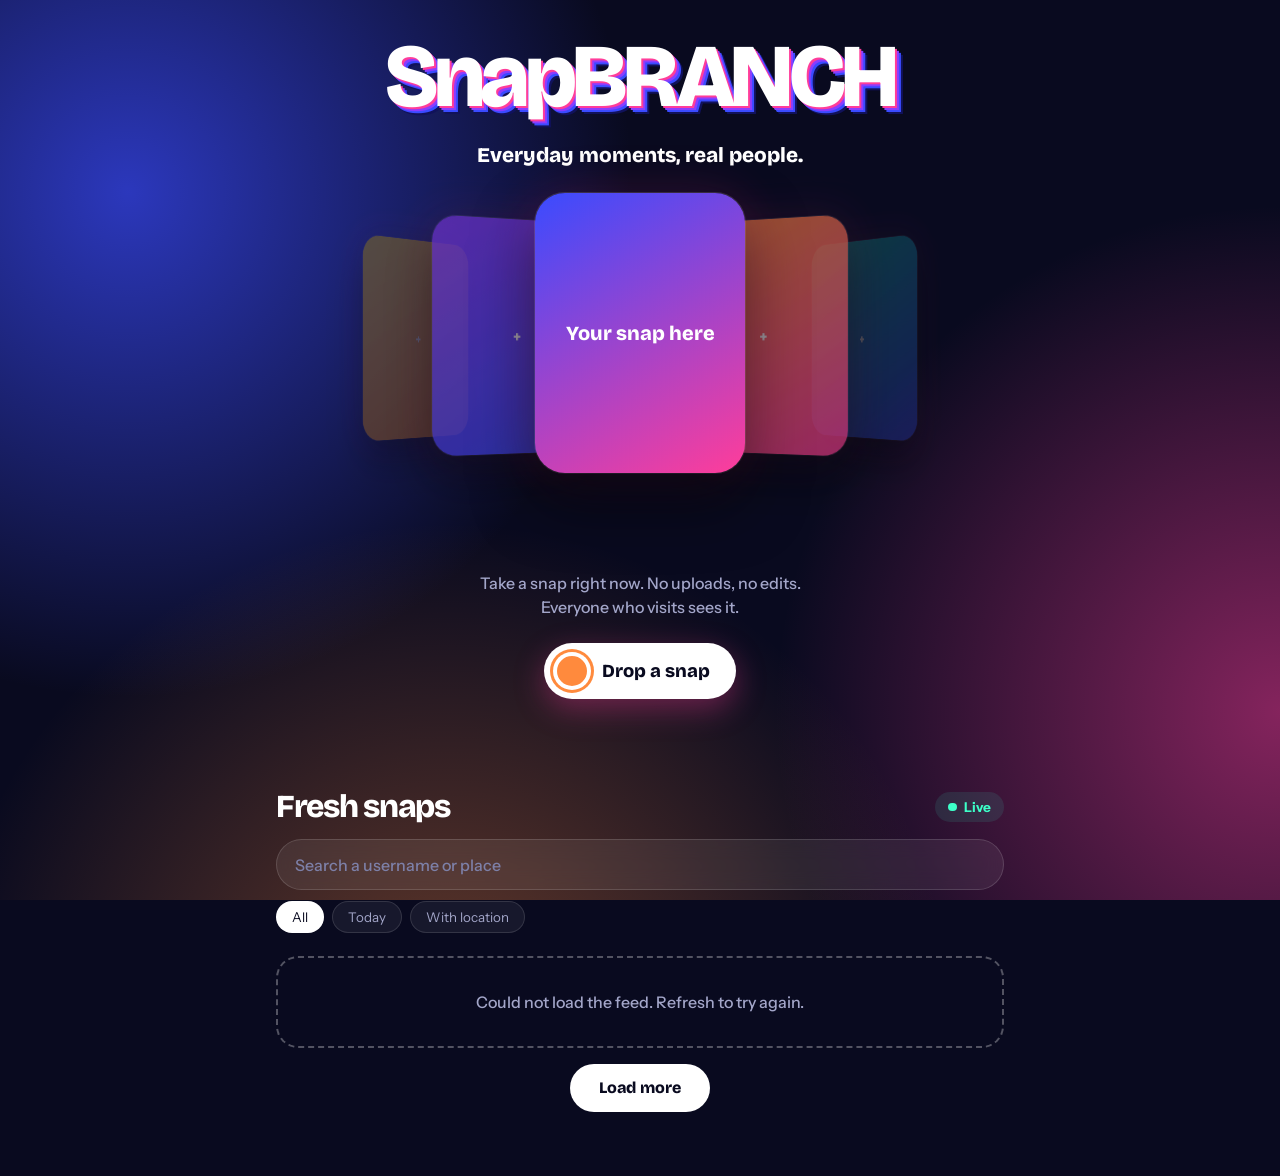
==== commit d2f064cd: "Add files via upload" ====
--- a/index.html
+++ b/index.html
@@ -5,7 +5,7 @@
 <meta name="viewport" content="width=device-width, initial-scale=1, viewport-fit=cover">
 <meta name="theme-color" content="#090a1f">
 <title>SnapBRANCH — Capture the Raw Unfiltered</title>
-<meta name="description" content="Drop one unedited photo. Everyone who visits sees it.">
+<meta name="description" content="Take a snap right now. No uploads, no edits. Everyone who visits sees it.">
 <link rel="preconnect" href="https://fonts.googleapis.com">
 <link rel="preconnect" href="https://fonts.gstatic.com" crossorigin>
 <link href="https://fonts.googleapis.com/css2?family=Bricolage+Grotesque:opsz,wght@12..96,500;12..96,800&family=Instrument+Sans:wght@500;700&display=swap" rel="stylesheet">
@@ -17,7 +17,7 @@
   <h1>SnapBRANCH</h1>
   <p class="lede">Everyday moments, real people.</p>
   <div class="deck" id="deck" aria-hidden="true"></div>
-  <p class="sub">Drop one unedited photo. Everyone who visits sees it.</p>
+  <p class="sub">Take a snap right now. No uploads, no edits. Everyone who visits sees it.</p>
   <button class="shutter" id="open" type="button">Drop a snap</button>
   <p class="count" id="count" aria-live="polite"></p>
 </header>
@@ -40,11 +40,16 @@
 <dialog id="composer" class="sheet" aria-labelledby="comp-t">
   <form id="form" method="dialog">
     <h2 id="comp-t">Drop a snap</h2>
-    <label class="drop" for="photo">
-      <img id="preview" alt="Snap preview" hidden>
-      <span id="drop-text">Tap to take a photo or choose one</span>
-      <input id="photo" type="file" accept="image/*" hidden>
-    </label>
+    <div class="cam">
+      <video id="cam" autoplay playsinline muted></video>
+      <img id="preview" alt="Your snap" hidden>
+      <p class="cam-msg" id="cam-msg">Starting camera...</p>
+      <div class="cam-bar">
+        <button type="button" class="cam-btn" id="flip" aria-label="Switch camera">&#8635;</button>
+        <button type="button" class="cam-shutter" id="snap" aria-label="Take snap" disabled></button>
+        <button type="button" class="cam-btn" id="retake" aria-label="Retake" style="visibility:hidden">&#8630;</button>
+      </div>
+    </div>
     <label class="field">Snapchat username
       <input id="handle" type="text" maxlength="16" required autocomplete="off" autocapitalize="none" spellcheck="false" placeholder="yourhandle">
       <small>People will use this to add you on Snapchat.</small>
--- a/style.css
+++ b/style.css
@@ -111,3 +111,14 @@
 
 /* Viewer add button */
 .view .add{display:inline-block;font-size:1rem;padding:.55rem 1.3rem;margin-top:1rem;box-shadow:0 5px 0 #b3b000}
+
+/* Live camera */
+.cam{position:relative;aspect-ratio:3/4;max-height:54vh;margin:1rem auto 0;border-radius:24px;overflow:hidden;background:#05060f;box-shadow:inset 0 0 0 1px rgba(255,255,255,.14)}
+.cam video,.cam img{position:absolute;inset:0;width:100%;height:100%;object-fit:cover}
+.cam video.mirror{transform:scaleX(-1)}
+.cam-msg{position:absolute;inset:0;display:grid;place-items:center;text-align:center;padding:1.5rem;color:var(--mute);font-weight:700}
+.cam-bar{position:absolute;left:0;right:0;bottom:0;display:grid;grid-template-columns:1fr auto 1fr;align-items:center;justify-items:center;padding:1rem}
+.cam-btn{width:46px;height:46px;border-radius:50%;border:0;color:#fff;font-size:1.4rem;line-height:1;cursor:pointer;background:rgba(14,15,40,.5);backdrop-filter:blur(12px);box-shadow:inset 0 0 0 1px rgba(255,255,255,.2)}
+.cam-shutter{width:70px;height:70px;border-radius:50%;border:5px solid #fff;background:rgba(255,255,255,.35);cursor:pointer;transition:transform .1s}
+.cam-shutter:active:not(:disabled){transform:scale(.88);background:#fff}
+.cam-shutter:disabled{opacity:.4;cursor:default}
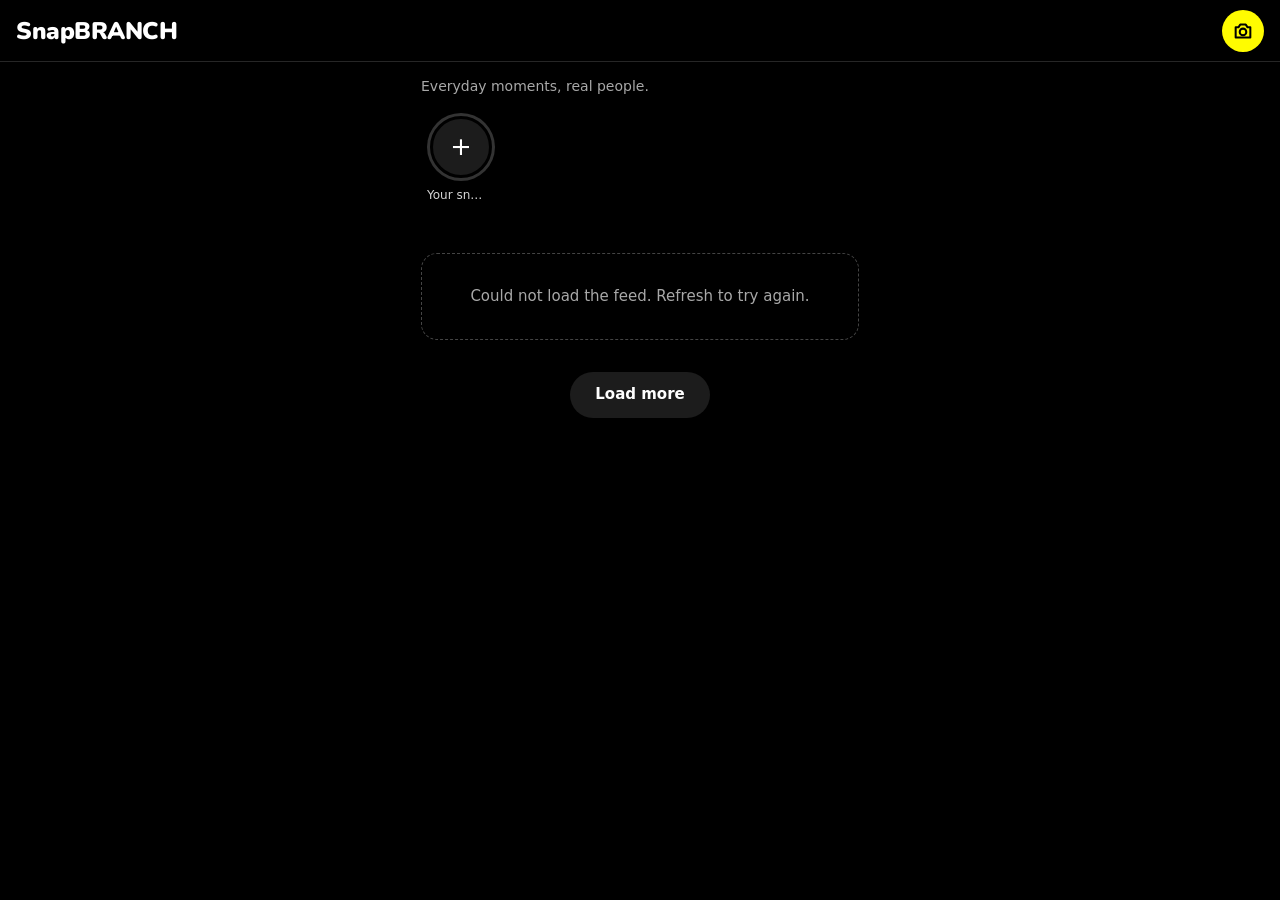
==== commit 0ef10940: "Add files via upload" ====
--- a/index.html
+++ b/index.html
@@ -3,72 +3,54 @@
 <head>
 <meta charset="utf-8">
 <meta name="viewport" content="width=device-width, initial-scale=1, viewport-fit=cover">
-<meta name="theme-color" content="#090a1f">
+<meta name="theme-color" content="#000000">
 <title>SnapBRANCH — Capture the Raw Unfiltered</title>
 <meta name="description" content="Take a snap right now. No uploads, no edits. Everyone who visits sees it.">
 <link rel="preconnect" href="https://fonts.googleapis.com">
 <link rel="preconnect" href="https://fonts.gstatic.com" crossorigin>
-<link href="https://fonts.googleapis.com/css2?family=Bricolage+Grotesque:opsz,wght@12..96,500;12..96,800&family=Instrument+Sans:wght@500;700&display=swap" rel="stylesheet">
+<link href="https://fonts.googleapis.com/css2?family=Nunito:wght@800;900&display=swap" rel="stylesheet">
 <link rel="stylesheet" href="style.css">
 </head>
 <body>
-<div class="aurora" aria-hidden="true"><i></i><i></i><i></i></div>
-<header class="hero">
+<header class="top">
   <h1>SnapBRANCH</h1>
-  <p class="lede">Everyday moments, real people.</p>
-  <div class="deck" id="deck" aria-hidden="true"></div>
-  <p class="sub">Take a snap right now. No uploads, no edits. Everyone who visits sees it.</p>
-  <button class="shutter" id="open" type="button">Drop a snap</button>
-  <p class="count" id="count" aria-live="polite"></p>
+  <button class="cam-open" id="open" type="button" aria-label="Take a snap">
+    <svg width="22" height="22" viewBox="0 0 24 24" fill="none" stroke="currentColor" stroke-width="2.2" stroke-linecap="round" stroke-linejoin="round" aria-hidden="true"><path d="M4 8h3l2-3h6l2 3h3v11H4z"/><circle cx="12" cy="13" r="3.6"/></svg>
+  </button>
 </header>
+<p class="intro">Everyday moments, real people. <span id="count"></span></p>
+<section class="stories" id="stories" aria-label="Recent snaps"></section>
+<main><div class="feed" id="feed"></div><button class="more" id="more" type="button" hidden>Load more</button></main>
 
-<main>
-  <div class="head"><h2>Fresh snaps</h2><span class="live"><i></i>Live</span></div>
-  <div class="tools">
-    <input id="q" type="search" placeholder="Search a username or place" aria-label="Search snaps" autocomplete="off">
-    <div class="chips" role="group" aria-label="Filter snaps">
-      <button class="chip on" type="button" data-f="all">All</button>
-      <button class="chip" type="button" data-f="today">Today</button>
-      <button class="chip" type="button" data-f="loc">With location</button>
+<dialog id="composer" class="camfull" aria-label="Take a snap">
+  <form id="form" method="dialog">
+    <video id="cam" autoplay playsinline muted></video>
+    <img id="preview" alt="Your snap" hidden>
+    <div class="cam-msg" id="cam-msg"><p id="cam-text">Starting camera...</p><button class="send" id="retry" type="button" hidden>Try again</button></div>
+    <div class="cam-top">
+      <button type="button" class="cam-btn" id="cancel" aria-label="Close">&#10005;</button>
+      <button type="button" class="cam-btn" id="flip" aria-label="Switch camera">&#8635;</button>
     </div>
-  </div>
-  <p class="none" id="none" hidden>No snaps match that.</p>
-  <div class="wall" id="feed"></div>
-  <button class="more" id="more" type="button" hidden>Load more</button>
-</main>
-
-<dialog id="composer" class="sheet" aria-labelledby="comp-t">
-  <form id="form" method="dialog">
-    <h2 id="comp-t">Drop a snap</h2>
-    <div class="cam">
-      <video id="cam" autoplay playsinline muted></video>
-      <img id="preview" alt="Your snap" hidden>
-      <p class="cam-msg" id="cam-msg">Starting camera...</p>
-      <div class="cam-bar">
-        <button type="button" class="cam-btn" id="flip" aria-label="Switch camera">&#8635;</button>
-        <button type="button" class="cam-shutter" id="snap" aria-label="Take snap" disabled></button>
-        <button type="button" class="cam-btn" id="retake" aria-label="Retake" style="visibility:hidden">&#8630;</button>
+    <div class="cam-shoot" id="shoot"><button type="button" class="cam-shutter" id="snap" aria-label="Take snap" disabled></button></div>
+    <div class="cam-post" id="post" hidden>
+      <input id="handle" type="text" maxlength="16" autocomplete="off" autocapitalize="none" spellcheck="false" placeholder="Your Snapchat username" aria-label="Snapchat username">
+      <input id="place" type="text" maxlength="60" autocomplete="address-level2" placeholder="Location (optional)" aria-label="Location">
+      <p class="err" id="err" role="alert"></p>
+      <div class="row">
+        <button class="ghost" id="retake" type="button">Retake</button>
+        <button class="send" id="share" type="submit" disabled>Send</button>
       </div>
-    </div>
-    <label class="field">Snapchat username
-      <input id="handle" type="text" maxlength="16" required autocomplete="off" autocapitalize="none" spellcheck="false" placeholder="yourhandle">
-      <small>People will use this to add you on Snapchat.</small>
-    </label>
-    <label class="field">Location <small>(optional)</small>
-      <input id="place" type="text" maxlength="60" autocomplete="address-level2" placeholder="Abuja, Nigeria">
-    </label>
-    <p class="err" id="err" role="alert"></p>
-    <div class="row">
-      <button class="ghost" id="cancel" type="button">Cancel</button>
-      <button class="shutter small" id="share" type="submit" disabled>Share snap</button>
     </div>
   </form>
 </dialog>
 
-<dialog id="view" class="view">
+<dialog id="view" class="storyview" aria-label="Snap">
+  <div class="bar"><i id="fill"></i></div>
+  <div class="s-top"><div><b id="s-name"></b><span id="s-meta"></span></div><button type="button" class="cam-btn" id="s-close" aria-label="Close">&#10005;</button></div>
   <img id="view-img" alt="">
-  <p id="view-cap"></p>
-  <a id="view-add" class="add" target="_blank" rel="noopener noreferrer" hidden>Add on Snapchat</a>
+  <a id="view-add" class="send big" target="_blank" rel="noopener noreferrer" hidden>Add on Snapchat</a>
+  <button class="tap prev" id="s-prev" type="button" aria-label="Previous"></button>
+  <button class="tap next" id="s-next" type="button" aria-label="Next"></button>
 </dialog>
 
 <div id="flash" aria-hidden="true"></div>
--- a/style.css
+++ b/style.css
@@ -1,124 +1,88 @@
-:root{--bg:#090a1f;--ink:#fff;--mute:#a3a6c9;--blue:#3a4bff;--pink:#ff3d9a;--orange:#ff8a3d;--mint:#3dffc8;--r:22px}
+:root{--bg:#000;--card:#121212;--line:#262626;--mute:#a8a8a8;--yellow:#fffc00;--ring:linear-gradient(45deg,#fffc00,#ff3d9a 55%,#8a3dff)}
 *{box-sizing:border-box;margin:0}
 html{-webkit-text-size-adjust:100%}
-body{background:var(--bg);color:var(--ink);font:500 1rem/1.5 "Instrument Sans",system-ui,sans-serif;padding:0 env(safe-area-inset-right) env(safe-area-inset-bottom) env(safe-area-inset-left);overflow-x:hidden}
-h1,h2{font-family:"Bricolage Grotesque",sans-serif;font-weight:800;line-height:1}
-:focus-visible{outline:3px solid var(--mint);outline-offset:3px}
+body{background:var(--bg);color:#fff;font:400 15px/1.4 -apple-system,BlinkMacSystemFont,"Segoe UI",Roboto,system-ui,sans-serif;padding:0 env(safe-area-inset-right) env(safe-area-inset-bottom) env(safe-area-inset-left)}
+button{font:inherit;color:inherit}
+:focus-visible{outline:2px solid var(--yellow);outline-offset:2px}
 
-/* Aurora backdrop */
-.aurora{position:fixed;inset:0;z-index:-1;overflow:hidden;background:var(--bg)}
-.aurora i{position:absolute;width:90vmax;height:90vmax;border-radius:50%;background:radial-gradient(circle,var(--c) 0,transparent 62%);animation:drift 26s ease-in-out infinite alternate}
-.aurora i:nth-child(1){--c:rgba(58,75,255,.7);left:-35vmax;top:-30vmax}
-.aurora i:nth-child(2){--c:rgba(255,61,154,.5);right:-45vmax;top:15vh;animation-delay:-9s}
-.aurora i:nth-child(3){--c:rgba(255,138,61,.38);left:-10vmax;bottom:-55vmax;animation-delay:-17s}
-@keyframes drift{to{transform:translate3d(8vmax,6vmax,0) scale(1.15)}}
+.top{position:sticky;top:0;z-index:20;display:flex;justify-content:space-between;align-items:center;padding:calc(.6rem + env(safe-area-inset-top)) 1rem .6rem;background:rgba(0,0,0,.82);backdrop-filter:blur(16px);-webkit-backdrop-filter:blur(16px);border-bottom:1px solid var(--line)}
+h1{font:900 1.5rem/1 Nunito,sans-serif;letter-spacing:-.02em}
+.cam-open{width:42px;height:42px;border-radius:50%;border:0;background:var(--yellow);color:#000;display:grid;place-items:center;cursor:pointer}
+.cam-open:active{transform:scale(.92)}
+.intro{max-width:470px;margin:.9rem auto 0;padding:0 1rem;color:var(--mute);font-size:14px}
 
-/* Hero */
-.hero{text-align:center;padding:calc(2rem + env(safe-area-inset-top)) 1.2rem 2.5rem;max-width:620px;margin:0 auto}
-h1{font-size:clamp(3rem,16vw,5.6rem);letter-spacing:-.05em;
-  text-shadow:2px 2px 0 var(--pink),4px 4px 0 #8a3dff,6px 6px 0 var(--blue),8px 8px 0 #11125a}
-.lede{font:800 1.3rem/1.2 "Bricolage Grotesque",sans-serif;margin-top:1.4rem}
-.sub{color:var(--mute);margin:1.4rem auto 0;max-width:30ch}
-.count{margin-top:1rem;font-size:.9rem;color:var(--mute);min-height:1.4em}
-
-/* 3D coverflow */
-.deck{position:relative;height:370px;margin:.6rem -1.2rem 0;perspective:1200px;touch-action:pan-y;user-select:none;-webkit-user-select:none;cursor:grab}
-.pc{position:absolute;left:50%;top:14px;width:210px;margin-left:-105px;aspect-ratio:3/4;border-radius:30px;overflow:hidden;
-  transition:transform .7s cubic-bezier(.2,.8,.2,1),opacity .5s,filter .5s;
-  box-shadow:0 30px 60px rgba(0,0,0,.55),0 0 0 1px rgba(255,255,255,.14),0 0 50px rgba(255,61,154,.18)}
-.pc .ph{position:absolute;inset:0;display:grid;place-items:center;color:#fff;font:800 1.25rem "Bricolage Grotesque",sans-serif;text-align:center;padding:1rem}
-.pc img{width:100%;height:100%;object-fit:cover;display:block;pointer-events:none}
-.glass{position:absolute;left:10px;right:10px;bottom:10px;padding:.55rem .8rem;border-radius:16px;background:rgba(14,15,40,.5);backdrop-filter:blur(14px) saturate(1.5);-webkit-backdrop-filter:blur(14px) saturate(1.5);box-shadow:inset 0 0 0 1px rgba(255,255,255,.18);font-weight:700;font-size:.88rem;text-align:left;white-space:nowrap;overflow:hidden;text-overflow:ellipsis}
-
-/* Shutter button */
-.shutter{display:inline-flex;align-items:center;gap:.7rem;margin-top:1.5rem;font:800 1.15rem/1 "Bricolage Grotesque",sans-serif;color:var(--bg);background:#fff;border:0;border-radius:999px;padding:.55rem 1.6rem .55rem .55rem;cursor:pointer;touch-action:manipulation;transition:transform .12s;box-shadow:0 10px 30px rgba(255,61,154,.35)}
-.shutter::before{content:"";width:2.4rem;height:2.4rem;border-radius:50%;background:var(--orange);box-shadow:inset 0 0 0 4px #fff,0 0 0 3px var(--orange);animation:pulse 2.4s ease-out infinite}
-@keyframes pulse{0%{box-shadow:inset 0 0 0 4px #fff,0 0 0 3px var(--orange),0 0 0 3px rgba(255,138,61,.6)}70%,100%{box-shadow:inset 0 0 0 4px #fff,0 0 0 3px var(--orange),0 0 0 16px rgba(255,138,61,0)}}
-.shutter:active{transform:scale(.94)}
-.shutter.small{margin:0;padding:.55rem 1.2rem .55rem .55rem;background:var(--blue);color:#fff;box-shadow:none}
-.shutter.small::before{width:1.8rem;height:1.8rem;animation:none;box-shadow:inset 0 0 0 3px var(--blue),0 0 0 2px #fff}
-.shutter:disabled{opacity:.4;cursor:not-allowed}
+/* Stories */
+.stories{display:flex;gap:14px;overflow-x:auto;padding:1rem;max-width:470px;margin:0 auto;scrollbar-width:none}
+.stories::-webkit-scrollbar{display:none}
+.story{flex:none;width:68px;text-align:center;background:none;border:0;cursor:pointer}
+.ring{display:block;width:68px;height:68px;border-radius:50%;padding:3px;background:var(--ring)}
+.ring>*{display:grid;place-items:center;width:100%;height:100%;border-radius:50%;border:3px solid #000;object-fit:cover;background:#1c1c1c;font-size:1.6rem;font-weight:300}
+.story.you .ring{background:#333}
+.lbl{display:block;margin-top:.35rem;font-size:12px;color:#d6d6d6;overflow:hidden;text-overflow:ellipsis;white-space:nowrap}
 
 /* Feed */
-main{max-width:760px;margin:0 auto;padding:1rem 1rem 4rem}
-.head{display:flex;align-items:center;justify-content:space-between;margin-bottom:1rem}
-h2{font-size:2rem;letter-spacing:-.04em}
-.live{display:inline-flex;align-items:center;gap:.45rem;font-weight:700;font-size:.85rem;color:var(--mint);background:rgba(61,255,200,.1);border-radius:999px;padding:.3rem .8rem}
-.live i{width:.55rem;height:.55rem;border-radius:50%;background:var(--mint);animation:blink 1.6s ease-in-out infinite}
-@keyframes blink{50%{opacity:.25;transform:scale(.7)}}
-.tools{display:grid;gap:.7rem;margin-bottom:1.4rem}
-#q{width:100%;font:inherit;color:#fff;background:rgba(255,255,255,.07);border:0;border-radius:999px;padding:.85rem 1.2rem;box-shadow:inset 0 0 0 1px rgba(255,255,255,.14);backdrop-filter:blur(10px)}
-#q::placeholder{color:#7d80a8}
-#q:focus-visible{outline:0;box-shadow:inset 0 0 0 2px var(--mint)}
-.chips{display:flex;gap:.5rem;overflow-x:auto;scrollbar-width:none}
-.chip{flex:none;font:700 .9rem inherit;font-family:inherit;color:var(--mute);background:rgba(255,255,255,.06);border:0;border-radius:999px;padding:.5rem 1rem;cursor:pointer;box-shadow:inset 0 0 0 1px rgba(255,255,255,.12)}
-.chip.on{background:#fff;color:var(--bg);box-shadow:none}
-.none{text-align:center;color:var(--mute);padding:1.5rem 0}
+.feed{max-width:470px;margin:0 auto}
+.post{margin-top:1.4rem}
+.phead{display:flex;align-items:center;gap:.7rem;padding:0 1rem .65rem}
+.av{width:38px;height:38px;border-radius:50%;display:grid;place-items:center;font-weight:800;color:#000;flex:none;text-transform:uppercase}
+.who{min-width:0;flex:1}
+.who b{display:block;font-weight:700;overflow:hidden;text-overflow:ellipsis;white-space:nowrap}
+.who span{display:block;color:var(--mute);font-size:13px;overflow:hidden;text-overflow:ellipsis;white-space:nowrap}
+.phead time{color:var(--mute);font-size:13px;flex:none}
+.post img{display:block;width:100%;aspect-ratio:4/5;object-fit:cover;background:var(--card);cursor:pointer}
+.snapadd{display:flex;justify-content:center;margin:.75rem 1rem 0;padding:.8rem;border-radius:12px;background:var(--yellow);color:#000;font-weight:800;text-decoration:none}
+.snapadd:active{transform:scale(.98)}
+.sk{margin-top:1.4rem;aspect-ratio:4/5;background:linear-gradient(100deg,#141414 30%,#222 50%,#141414 70%) 0 0/250% 100%;animation:sh 1.4s linear infinite}
+@keyframes sh{to{background-position:-250% 0}}
+.empty{margin:2rem 1rem;padding:2rem 1rem;border:1px dashed #444;border-radius:16px;text-align:center;color:var(--mute)}
+.more{display:block;margin:1.5rem auto 3rem;background:#1c1c1c;border:0;border-radius:999px;padding:.8rem 1.6rem;font-weight:700;cursor:pointer}
+main{padding-bottom:3rem}
+@media (min-width:520px){.post img{border-radius:14px}}
 
-.wall{columns:2;column-gap:14px;perspective:1200px}
-.snap{position:relative;break-inside:avoid;margin-bottom:14px;border-radius:26px;overflow:hidden;cursor:pointer;background:#16173a;
-  box-shadow:0 22px 40px rgba(0,0,0,.45),0 0 0 1px rgba(255,255,255,.1);
-  transform:rotateX(var(--tx,0deg)) rotateY(var(--ty,0deg));
-  transition:transform .18s ease-out,opacity .7s,translate .8s cubic-bezier(.2,.8,.2,1),scale .8s cubic-bezier(.2,.8,.2,1),filter .8s}
-.snap[hidden]{display:none}
-.snap.pre{opacity:0;translate:0 44px;scale:.95;filter:blur(8px)}
-.snap img{display:block;width:100%;min-height:230px;object-fit:cover}
-.snap::after{content:"";position:absolute;inset:0;pointer-events:none;opacity:0;transition:opacity .2s;background:radial-gradient(circle at var(--mx,50%) var(--my,0%),rgba(255,255,255,.3),transparent 50%)}
-@media (hover:hover){.snap:hover::after{opacity:1}}
-.cap{position:absolute;left:8px;right:8px;bottom:8px;padding:.6rem .75rem;border-radius:18px;background:rgba(14,15,40,.5);backdrop-filter:blur(16px) saturate(1.5);-webkit-backdrop-filter:blur(16px) saturate(1.5);box-shadow:inset 0 0 0 1px rgba(255,255,255,.16)}
-.cap b{display:block;font-weight:800;overflow-wrap:anywhere;line-height:1.2}
-.where{display:block;color:var(--mint);font-size:.8rem;font-weight:700;margin-top:.1rem;overflow-wrap:anywhere;line-height:1.25}
-.crow{display:flex;justify-content:space-between;align-items:center;gap:.5rem;margin-top:.4rem}
-.cap time{color:#c5c7e6;font-size:.75rem}
-.add{background:#fffc00;color:#111;font-weight:800;font-size:.8rem;text-decoration:none;border-radius:999px;padding:.25rem .8rem;transition:transform .1s}
-.add:active{transform:scale(.92)}
-.sk{break-inside:avoid;margin-bottom:14px;height:var(--h);border-radius:26px;background:linear-gradient(100deg,rgba(255,255,255,.05) 30%,rgba(255,255,255,.14) 50%,rgba(255,255,255,.05) 70%) 0 0/250% 100%;animation:sh 1.4s linear infinite}
-@keyframes sh{to{background-position:-250% 0}}
-.empty{column-span:all;border:2px dashed rgba(255,255,255,.3);border-radius:var(--r);padding:2rem 1rem;text-align:center;color:var(--mute)}
-.more{display:block;margin:1rem auto 0;font:800 1rem "Bricolage Grotesque",sans-serif;background:#fff;color:var(--bg);border:0;border-radius:999px;padding:.9rem 1.8rem;cursor:pointer}
-@media (min-width:640px){.wall{columns:3}}
+/* Shared buttons */
+.cam-btn{width:44px;height:44px;border-radius:50%;border:0;font-size:1.25rem;line-height:1;cursor:pointer;background:rgba(0,0,0,.45);backdrop-filter:blur(10px);-webkit-backdrop-filter:blur(10px)}
+.send{display:inline-flex;justify-content:center;align-items:center;border:0;border-radius:999px;background:var(--yellow);color:#000;font-weight:800;padding:.85rem 1.7rem;cursor:pointer;text-decoration:none}
+.send:disabled{opacity:.35;cursor:not-allowed}
+.ghost{background:none;border:0;font-weight:700;padding:.85rem 1rem;cursor:pointer}
+dialog{border:0;padding:0;color:#fff}
+dialog::backdrop{background:#000}
 
-/* Dialogs */
-dialog{border:0;padding:0;color:var(--ink)}
-dialog::backdrop{background:rgba(5,5,20,.75);backdrop-filter:blur(8px)}
-.sheet{width:100%;max-width:480px;margin:auto auto 0;background:rgba(22,23,56,.92);backdrop-filter:blur(20px);border:1px solid rgba(255,255,255,.14);border-radius:28px 28px 0 0}
-@media (min-width:520px){.sheet{margin:auto;border-radius:28px}}
-.sheet[open]{animation:up .35s cubic-bezier(.2,.9,.3,1)}
-@keyframes up{from{transform:translateY(40px);opacity:0}}
-form{padding:1.4rem 1.3rem calc(1.3rem + env(safe-area-inset-bottom))}
-.drop{position:relative;display:grid;place-items:center;min-height:190px;margin-top:1rem;border-radius:var(--r);background:rgba(255,255,255,.07);border:2px dashed rgba(255,255,255,.35);color:#fff;font-weight:700;text-align:center;padding:1rem;cursor:pointer;overflow:hidden}
-.drop img{width:100%;max-height:320px;object-fit:cover;border-radius:12px}
-.field{display:grid;gap:.35rem;font-weight:700;margin-top:1rem}
-small{color:var(--mute);font-weight:500}
-input[type=text]{font:inherit;color:#fff;background:rgba(255,255,255,.08);border:2px solid rgba(255,255,255,.18);border-radius:12px;padding:.8rem}
-input[type=text]::placeholder{color:#7d80a8}
-input[type=text]:focus-visible{border-color:var(--mint);outline:0}
-.err{color:#ff9aa2;min-height:1.4em;margin-top:.6rem;font-size:.9rem}
-.row{display:flex;justify-content:flex-end;align-items:center;gap:.5rem;margin-top:.4rem}
-.ghost{background:none;border:0;font:700 1rem inherit;font-family:inherit;color:var(--mute);padding:.8rem;cursor:pointer}
+/* Snapchat-style camera */
+.camfull{width:100%;max-width:none;height:100dvh;max-height:none;margin:0;inset:0;background:#000;overflow:hidden}
+.camfull form{position:relative;width:100%;height:100%}
+.camfull video,.camfull img{position:absolute;inset:0;width:100%;height:100%;object-fit:cover}
+.camfull video.mirror{transform:scaleX(-1)}
+.cam-msg{position:absolute;inset:0;display:grid;place-content:center;justify-items:center;gap:1rem;text-align:center;padding:2rem;color:var(--mute);font-weight:600}
+.cam-msg[hidden],.cam-msg:has(#cam-text[hidden]){display:none}
+.cam-top{position:absolute;top:0;left:0;right:0;display:flex;justify-content:space-between;padding:calc(1rem + env(safe-area-inset-top)) 1rem 0}
+.cam-shoot{position:absolute;left:0;right:0;bottom:calc(2rem + env(safe-area-inset-bottom));display:grid;place-items:center}
+.cam-shutter{width:80px;height:80px;border-radius:50%;border:6px solid #fff;background:rgba(255,255,255,.18);cursor:pointer;transition:transform .1s}
+.cam-shutter:active:not(:disabled){transform:scale(.88);background:#fff}
+.cam-shutter:disabled{opacity:.35}
+.cam-post{position:absolute;left:0;right:0;bottom:0;display:grid;gap:.65rem;padding:3rem 1rem calc(1rem + env(safe-area-inset-bottom));background:linear-gradient(transparent,rgba(0,0,0,.85) 40%)}
+.cam-post[hidden],.cam-shoot[hidden]{display:none}
+.cam-post input{width:100%;font:inherit;font-size:16px;color:#fff;background:rgba(0,0,0,.45);backdrop-filter:blur(10px);-webkit-backdrop-filter:blur(10px);border:1px solid rgba(255,255,255,.25);border-radius:14px;padding:.85rem 1rem}
+.cam-post input::placeholder{color:#bdbdbd}
+.cam-post input:focus-visible{border-color:var(--yellow);outline:0}
+.err{color:#ff8a93;min-height:1.2em;font-size:13px}
+.row{display:flex;justify-content:space-between;align-items:center}
 
-.view{background:none;max-width:94vw;margin:auto;color:#fff;text-align:center}
-.view[open]{animation:pop .3s cubic-bezier(.2,1.1,.4,1)}
-@keyframes pop{from{transform:scale(.9);opacity:0}}
-.view img{display:block;max-width:94vw;max-height:78vh;border-radius:var(--r);margin:auto}
-.view p{margin-top:.8rem;font-weight:700}
+/* Story viewer */
+.storyview{width:100%;max-width:none;height:100dvh;max-height:none;margin:0;inset:0;background:#000;overflow:hidden}
+.storyview[open]{animation:fade .25s ease-out}
+@keyframes fade{from{opacity:0;transform:scale(.97)}}
+.storyview img{position:absolute;inset:0;width:100%;height:100%;object-fit:contain}
+.bar{position:absolute;z-index:3;top:calc(.6rem + env(safe-area-inset-top));left:.8rem;right:.8rem;height:3px;border-radius:2px;background:rgba(255,255,255,.3);overflow:hidden}
+.bar i{display:block;height:100%;width:0;background:#fff}
+@keyframes prog{from{width:0}to{width:100%}}
+.s-top{position:absolute;z-index:3;top:calc(1.2rem + env(safe-area-inset-top));left:1rem;right:1rem;display:flex;justify-content:space-between;align-items:center;text-shadow:0 1px 6px rgba(0,0,0,.7)}
+.s-top b{display:block;font-weight:800}
+.s-top span{color:#e5e5e5;font-size:13px}
+.tap{position:absolute;z-index:2;top:0;bottom:0;border:0;background:none;cursor:pointer}
+.tap.prev{left:0;width:35%}.tap.next{right:0;width:65%}
+.send.big{position:absolute;z-index:4;left:50%;bottom:calc(1.5rem + env(safe-area-inset-bottom));transform:translateX(-50%);white-space:nowrap}
 
 #flash{position:fixed;inset:0;background:#fff;opacity:0;pointer-events:none;z-index:99}
-#flash.go{animation:flash .55s ease-out}
-@keyframes flash{0%{opacity:.95}100%{opacity:0}}
-
-@media (prefers-reduced-motion:reduce){.aurora i,.shutter::before,.live i,.sk,.sheet[open],.view[open],#flash.go{animation:none}.pc,.snap{transition:none}.snap.pre{opacity:1;translate:none;scale:1;filter:none}}
-
-/* Viewer add button */
-.view .add{display:inline-block;font-size:1rem;padding:.55rem 1.3rem;margin-top:1rem;box-shadow:0 5px 0 #b3b000}
-
-/* Live camera */
-.cam{position:relative;aspect-ratio:3/4;max-height:54vh;margin:1rem auto 0;border-radius:24px;overflow:hidden;background:#05060f;box-shadow:inset 0 0 0 1px rgba(255,255,255,.14)}
-.cam video,.cam img{position:absolute;inset:0;width:100%;height:100%;object-fit:cover}
-.cam video.mirror{transform:scaleX(-1)}
-.cam-msg{position:absolute;inset:0;display:grid;place-items:center;text-align:center;padding:1.5rem;color:var(--mute);font-weight:700}
-.cam-bar{position:absolute;left:0;right:0;bottom:0;display:grid;grid-template-columns:1fr auto 1fr;align-items:center;justify-items:center;padding:1rem}
-.cam-btn{width:46px;height:46px;border-radius:50%;border:0;color:#fff;font-size:1.4rem;line-height:1;cursor:pointer;background:rgba(14,15,40,.5);backdrop-filter:blur(12px);box-shadow:inset 0 0 0 1px rgba(255,255,255,.2)}
-.cam-shutter{width:70px;height:70px;border-radius:50%;border:5px solid #fff;background:rgba(255,255,255,.35);cursor:pointer;transition:transform .1s}
-.cam-shutter:active:not(:disabled){transform:scale(.88);background:#fff}
-.cam-shutter:disabled{opacity:.4;cursor:default}
+#flash.go{animation:flash .45s ease-out}
+@keyframes flash{0%{opacity:.9}100%{opacity:0}}
+@media (prefers-reduced-motion:reduce){.sk,.storyview[open],#flash.go{animation:none}}
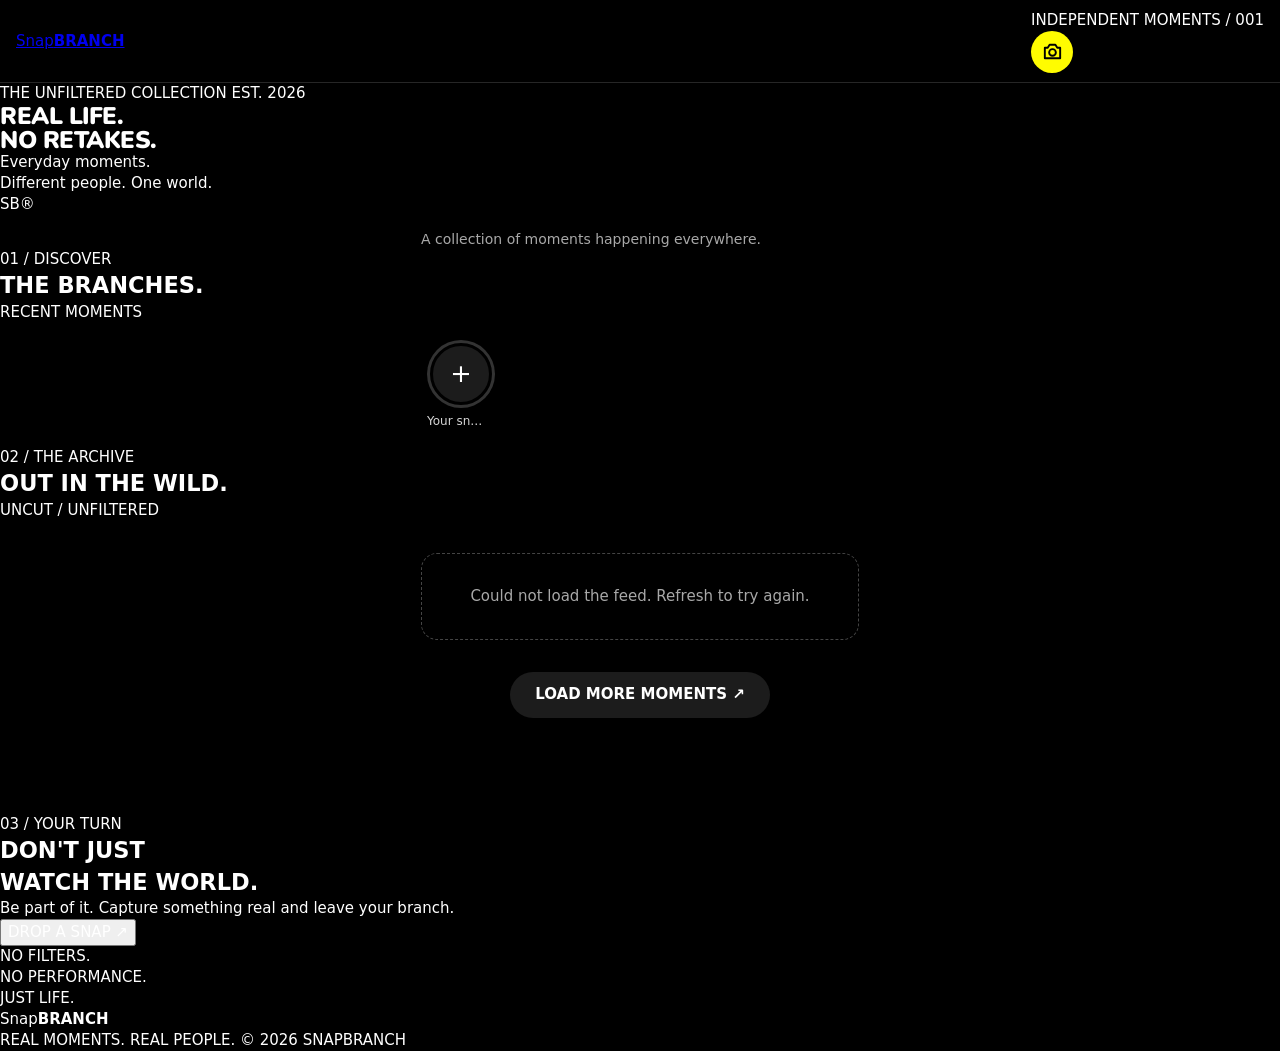
==== commit 770cfd52: "Update index.html with new branding and layout" ====
--- a/index.html
+++ b/index.html
@@ -1,59 +1,155 @@
+
 <!doctype html>
 <html lang="en">
 <head>
 <meta charset="utf-8">
 <meta name="viewport" content="width=device-width, initial-scale=1, viewport-fit=cover">
-<meta name="theme-color" content="#000000">
-<title>SnapBRANCH — Capture the Raw Unfiltered</title>
-<meta name="description" content="Take a snap right now. No uploads, no edits. Everyone who visits sees it.">
+<meta name="theme-color" content="#080808">
+<meta name="description" content="SnapBRANCH — Real moments. Real people. No performance.">
+<title>SnapBRANCH — Raw Moments</title>
+
 <link rel="preconnect" href="https://fonts.googleapis.com">
 <link rel="preconnect" href="https://fonts.gstatic.com" crossorigin>
-<link href="https://fonts.googleapis.com/css2?family=Nunito:wght@800;900&display=swap" rel="stylesheet">
+<link href="https://fonts.googleapis.com/css2?family=Nunito:wght@800;900&family=Space+Grotesk:wght@400;500;600;700&display=swap" rel="stylesheet">
+
 <link rel="stylesheet" href="style.css">
 </head>
+
 <body>
+
 <header class="top">
-  <h1>SnapBRANCH</h1>
-  <button class="cam-open" id="open" type="button" aria-label="Take a snap">
-    <svg width="22" height="22" viewBox="0 0 24 24" fill="none" stroke="currentColor" stroke-width="2.2" stroke-linecap="round" stroke-linejoin="round" aria-hidden="true"><path d="M4 8h3l2-3h6l2 3h3v11H4z"/><circle cx="12" cy="13" r="3.6"/></svg>
+  <a href="#" class="brand" aria-label="SnapBRANCH home">
+    <span>Snap</span><strong>BRANCH</strong><i></i>
+  </a>
+
+  <div class="header-right">
+    <span class="edition">INDEPENDENT MOMENTS / 001</span>
+    <button class="cam-open" id="open" type="button" aria-label="Take a snap">
+      <svg width="23" height="23" viewBox="0 0 24 24" fill="none" stroke="currentColor" stroke-width="2" stroke-linecap="round" stroke-linejoin="round">
+        <path d="M4 8h3l2-3h6l2 3h3v11H4z"/>
+        <circle cx="12" cy="13" r="3.5"/>
+      </svg>
+    </button>
+  </div>
+</header>
+
+<section class="hero">
+  <div class="hero-kicker">
+    <span class="live-dot"></span>
+    <span>THE UNFILTERED COLLECTION</span>
+    <span class="hero-number">EST. 2026</span>
+  </div>
+
+  <h1>REAL LIFE.<br><span>NO RETAKES.</span></h1>
+
+  <div class="hero-bottom">
+    <p>Everyday moments.<br>Different people. One world.</p>
+    <div class="hero-mark">SB<span>®</span></div>
+  </div>
+
+  <div class="hero-line"></div>
+
+  <p class="intro">A collection of moments happening everywhere. <span id="count"></span></p>
+</section>
+
+<section class="archive">
+  <div class="section-heading">
+    <div>
+      <span class="section-index">01 / DISCOVER</span>
+      <h2>THE BRANCHES<span>.</span></h2>
+    </div>
+    <span class="section-note">RECENT MOMENTS</span>
+  </div>
+
+  <section class="stories" id="stories" aria-label="Recent snaps"></section>
+</section>
+
+<main>
+  <div class="section-heading feed-heading">
+    <div>
+      <span class="section-index">02 / THE ARCHIVE</span>
+      <h2>OUT IN THE WILD<span>.</span></h2>
+    </div>
+    <span class="section-note">UNCUT / UNFILTERED</span>
+  </div>
+
+  <div class="feed" id="feed"></div>
+
+  <button class="more" id="more" type="button" hidden>LOAD MORE MOMENTS <span>↗</span></button>
+</main>
+
+<section class="join">
+  <span class="section-index">03 / YOUR TURN</span>
+  <h2>DON'T JUST<br>WATCH THE WORLD.</h2>
+  <p>Be part of it. Capture something real and leave your branch.</p>
+  <button class="join-button" type="button" onclick="document.getElementById('open').click()">
+    DROP A SNAP <span>↗</span>
   </button>
-</header>
-<p class="intro">Everyday moments, real people. <span id="count"></span></p>
-<section class="stories" id="stories" aria-label="Recent snaps"></section>
-<main><div class="feed" id="feed"></div><button class="more" id="more" type="button" hidden>Load more</button></main>
+  <div class="join-stamp">NO FILTERS.<br>NO PERFORMANCE.<br>JUST LIFE.</div>
+</section>
 
+<footer class="footer">
+  <div class="footer-brand">Snap<strong>BRANCH</strong></div>
+  <span>REAL MOMENTS. REAL PEOPLE.</span>
+  <span class="footer-copy">© 2026 SNAPBRANCH</span>
+</footer>
+
+<!-- CAMERA -->
 <dialog id="composer" class="camfull" aria-label="Take a snap">
   <form id="form" method="dialog">
     <video id="cam" autoplay playsinline muted></video>
     <img id="preview" alt="Your snap" hidden>
-    <div class="cam-msg" id="cam-msg"><p id="cam-text">Starting camera...</p><button class="send" id="retry" type="button" hidden>Try again</button></div>
+
+    <div class="cam-msg" id="cam-msg">
+      <p id="cam-text">Starting camera...</p>
+      <button class="send" id="retry" type="button" hidden>TRY AGAIN</button>
+    </div>
+
     <div class="cam-top">
-      <button type="button" class="cam-btn" id="cancel" aria-label="Close">&#10005;</button>
-      <button type="button" class="cam-btn" id="flip" aria-label="Switch camera">&#8635;</button>
+      <button type="button" class="cam-btn" id="cancel" aria-label="Close">✕</button>
+      <span class="camera-label">SNAPBRANCH / CAMERA</span>
+      <button type="button" class="cam-btn" id="flip" aria-label="Switch camera">↻</button>
     </div>
-    <div class="cam-shoot" id="shoot"><button type="button" class="cam-shutter" id="snap" aria-label="Take snap" disabled></button></div>
+
+    <div class="cam-shoot" id="shoot">
+      <span class="shoot-label">CAPTURE THE MOMENT</span>
+      <button type="button" class="cam-shutter" id="snap" aria-label="Take snap" disabled></button>
+    </div>
+
     <div class="cam-post" id="post" hidden>
-      <input id="handle" type="text" maxlength="16" autocomplete="off" autocapitalize="none" spellcheck="false" placeholder="Your Snapchat username" aria-label="Snapchat username">
+      <div class="post-label">READY TO BRANCH OUT?</div>
+      <input id="handle" type="text" maxlength="16" autocomplete="off" autocapitalize="none" spellcheck="false" placeholder="Snapchat username" aria-label="Snapchat username">
       <input id="place" type="text" maxlength="60" autocomplete="address-level2" placeholder="Location (optional)" aria-label="Location">
       <p class="err" id="err" role="alert"></p>
       <div class="row">
-        <button class="ghost" id="retake" type="button">Retake</button>
-        <button class="send" id="share" type="submit" disabled>Send</button>
+        <button class="ghost" id="retake" type="button">RETAKE</button>
+        <button class="send" id="share" type="submit" disabled>SEND SNAP ↗</button>
       </div>
     </div>
   </form>
 </dialog>
 
+<!-- STORY VIEWER -->
 <dialog id="view" class="storyview" aria-label="Snap">
   <div class="bar"><i id="fill"></i></div>
-  <div class="s-top"><div><b id="s-name"></b><span id="s-meta"></span></div><button type="button" class="cam-btn" id="s-close" aria-label="Close">&#10005;</button></div>
+
+  <div class="s-top">
+    <div>
+      <b id="s-name"></b>
+      <span id="s-meta"></span>
+    </div>
+    <button type="button" class="cam-btn" id="s-close" aria-label="Close">✕</button>
+  </div>
+
   <img id="view-img" alt="">
-  <a id="view-add" class="send big" target="_blank" rel="noopener noreferrer" hidden>Add on Snapchat</a>
+  <a id="view-add" class="send big" target="_blank" rel="noopener noreferrer" hidden>ADD ON SNAPCHAT ↗</a>
+
   <button class="tap prev" id="s-prev" type="button" aria-label="Previous"></button>
   <button class="tap next" id="s-next" type="button" aria-label="Next"></button>
 </dialog>
 
 <div id="flash" aria-hidden="true"></div>
+
 <script src="script.js"></script>
 </body>
 </html>
